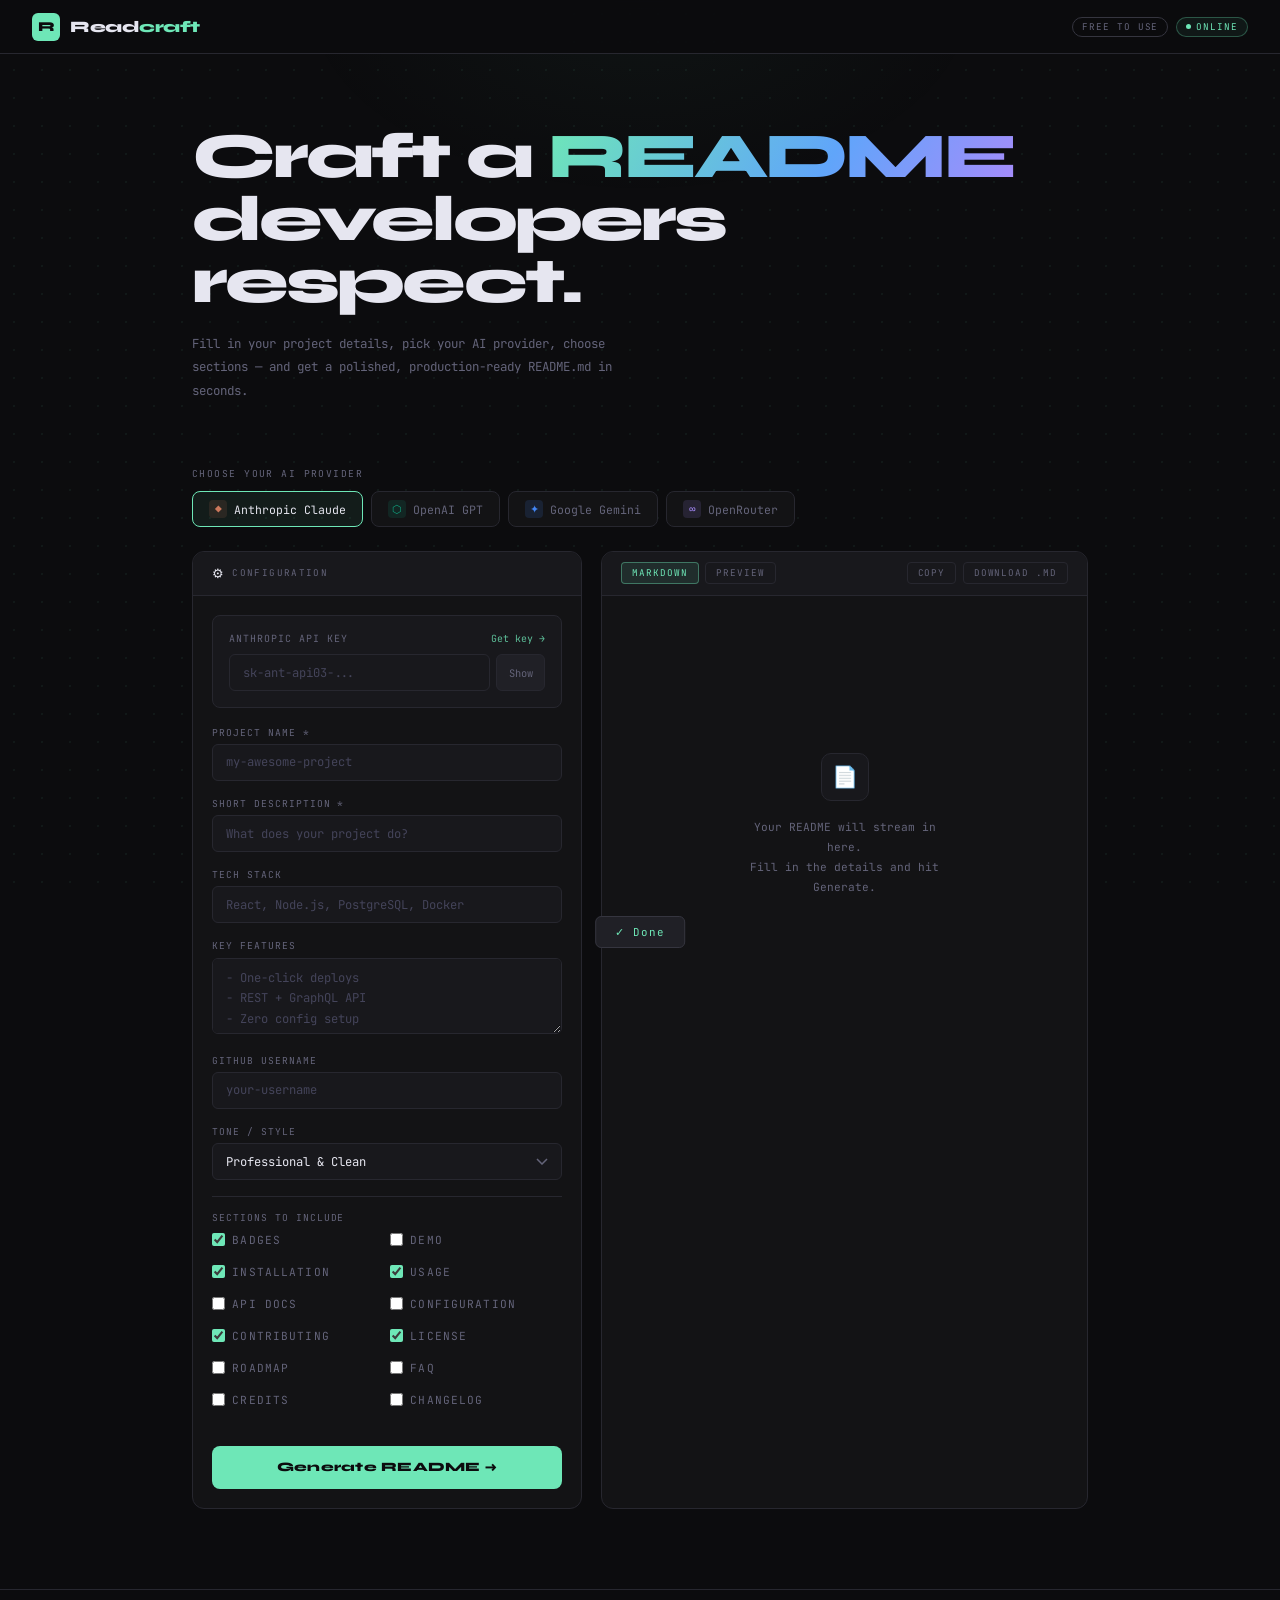
==== index.html @ 76f26b32 "Add files via upload" ====
<!DOCTYPE html>
<html lang="en">
<head>
<meta charset="UTF-8" />
<meta name="viewport" content="width=device-width, initial-scale=1.0" />
<title>Readcraft — README Generator</title>
<link href="https://fonts.googleapis.com/css2?family=JetBrains+Mono:wght@300;400;600&family=Syne:wght@700;800;900&display=swap" rel="stylesheet" />
<style>
*, *::before, *::after { box-sizing: border-box; margin: 0; padding: 0; }

:root {
  --bg:       #0c0c0e;
  --s1:       #131315;
  --s2:       #18181c;
  --s3:       #202026;
  --border:   #27272f;
  --border2:  #35353f;
  --text:     #e6e6f0;
  --muted:    #64647a;
  --dim:      #44445a;
  --accent:   #6ee7b7;
  --accent2:  #059669;
  --blue:     #60a5fa;
  --purple:   #a78bfa;
  --orange:   #fb923c;
  --mono:     'JetBrains Mono', monospace;
  --display:  'Syne', sans-serif;
}

html { scroll-behavior: smooth; }
body {
  background: var(--bg);
  color: var(--text);
  font-family: var(--mono);
  min-height: 100vh;
  overflow-x: hidden;
  font-size: 13px;
}

/* dot grid */
body::before {
  content: '';
  position: fixed;
  inset: 0;
  background-image: radial-gradient(circle, rgba(110,231,183,0.06) 1px, transparent 1px);
  background-size: 28px 28px;
  pointer-events: none;
  z-index: 0;
}

/* glow blob */
body::after {
  content: '';
  position: fixed;
  top: -200px;
  left: 50%;
  transform: translateX(-50%);
  width: 700px;
  height: 400px;
  background: radial-gradient(ellipse, rgba(110,231,183,0.04) 0%, transparent 70%);
  pointer-events: none;
  z-index: 0;
}

/* ── HEADER ── */
header {
  position: sticky; top: 0; z-index: 200;
  background: rgba(12,12,14,0.9);
  backdrop-filter: blur(16px);
  border-bottom: 1px solid var(--border);
  height: 54px;
  display: flex; align-items: center;
  padding: 0 2rem;
  justify-content: space-between;
}

.logo {
  display: flex; align-items: center; gap: 10px;
  text-decoration: none; color: var(--text);
}

.logo-mark {
  width: 28px; height: 28px;
  background: var(--accent);
  border-radius: 6px;
  display: flex; align-items: center; justify-content: center;
  font-family: var(--display);
  font-weight: 900;
  font-size: 0.85rem;
  color: #0c0c0e;
  flex-shrink: 0;
}

.logo-text {
  font-family: var(--display);
  font-weight: 800;
  font-size: 1rem;
  letter-spacing: -0.03em;
}

.logo-text span { color: var(--accent); }

.header-pills {
  display: flex; align-items: center; gap: 0.5rem;
}

.pill {
  font-size: 0.58rem;
  letter-spacing: 0.1em;
  text-transform: uppercase;
  border: 1px solid var(--border2);
  color: var(--muted);
  padding: 3px 9px;
  border-radius: 20px;
}

.pill.live {
  border-color: rgba(110,231,183,0.3);
  color: var(--accent);
  background: rgba(110,231,183,0.06);
  display: flex; align-items: center; gap: 5px;
}

.pill.live::before {
  content: '';
  width: 5px; height: 5px;
  border-radius: 50%;
  background: var(--accent);
  animation: blink-dot 2s ease-in-out infinite;
}

@keyframes blink-dot { 0%,100%{opacity:1} 50%{opacity:0.3} }

/* ── HERO ── */
.hero {
  position: relative; z-index: 1;
  max-width: 960px; margin: 0 auto;
  padding: 4.5rem 2rem 2rem;
}

.hero h1 {
  font-family: var(--display);
  font-weight: 900;
  font-size: clamp(2.2rem, 5.5vw, 4rem);
  line-height: 0.98;
  letter-spacing: -0.045em;
  margin-bottom: 1.1rem;
}

.hero h1 .g {
  background: linear-gradient(120deg, var(--accent) 0%, var(--blue) 60%, var(--purple) 100%);
  -webkit-background-clip: text;
  -webkit-text-fill-color: transparent;
  background-clip: text;
}

.hero-sub {
  font-size: 0.78rem;
  line-height: 1.9;
  color: var(--muted);
  max-width: 460px;
  margin-bottom: 0;
}

/* ── PROVIDER TABS ── */
.provider-section {
  position: relative; z-index: 1;
  max-width: 960px; margin: 2rem auto 0;
  padding: 0 2rem;
}

.provider-label {
  font-size: 0.6rem;
  letter-spacing: 0.15em;
  text-transform: uppercase;
  color: var(--muted);
  margin-bottom: 0.7rem;
}

.provider-tabs {
  display: flex; gap: 0.5rem;
  flex-wrap: wrap;
}

.provider-tab {
  display: flex; align-items: center; gap: 7px;
  padding: 0.5rem 1rem;
  border: 1px solid var(--border);
  border-radius: 8px;
  background: var(--s1);
  cursor: pointer;
  transition: all 0.15s;
  font-family: var(--mono);
  font-size: 0.72rem;
  color: var(--muted);
  user-select: none;
}

.provider-tab:hover { border-color: var(--border2); color: var(--text); }

.provider-tab.active {
  border-color: var(--accent);
  background: rgba(110,231,183,0.07);
  color: var(--text);
}

.provider-icon {
  width: 18px; height: 18px;
  border-radius: 4px;
  display: flex; align-items: center; justify-content: center;
  font-size: 0.7rem;
  flex-shrink: 0;
}

.pi-anthropic { background: #cc785c22; color: #cc785c; }
.pi-openai    { background: #10a37f22; color: #10a37f; }
.pi-google    { background: #4285f422; color: #4285f4; }
.pi-openrouter{ background: #a78bfa22; color: #a78bfa; }

/* ── APP GRID ── */
.app-wrap {
  position: relative; z-index: 1;
  max-width: 960px; margin: 1.5rem auto 0;
  padding: 0 2rem 5rem;
  display: grid;
  grid-template-columns: 390px 1fr;
  gap: 1.2rem;
}

/* ── CARD ── */
.card {
  background: var(--s1);
  border: 1px solid var(--border);
  border-radius: 12px;
  overflow: hidden;
}

.card-head {
  padding: 0.8rem 1.2rem;
  border-bottom: 1px solid var(--border);
  background: var(--s2);
  display: flex; align-items: center; gap: 8px;
}

.card-head-icon { font-size: 0.8rem; }

.card-head-title {
  font-size: 0.58rem;
  letter-spacing: 0.15em;
  text-transform: uppercase;
  color: var(--muted);
}

.card-body { padding: 1.2rem; }

/* ── API KEY AREA ── */
.api-block {
  background: var(--s2);
  border: 1px solid var(--border);
  border-radius: 8px;
  padding: 1rem;
  margin-bottom: 1.1rem;
}

.api-block-header {
  display: flex; align-items: center; justify-content: space-between;
  margin-bottom: 0.6rem;
}

.api-block-title {
  font-size: 0.62rem;
  letter-spacing: 0.1em;
  text-transform: uppercase;
  color: var(--muted);
}

.api-link {
  font-size: 0.62rem;
  color: var(--accent);
  text-decoration: none;
  opacity: 0.8;
  transition: opacity 0.12s;
}
.api-link:hover { opacity: 1; }

.api-row { display: flex; gap: 0.4rem; }
.api-row input { flex: 1; }

.model-select-wrap {
  margin-top: 0.6rem;
  display: none;
}

.model-select-wrap.visible { display: block; }

/* ── FORM ── */
.field { margin-bottom: 1rem; }

label {
  display: block;
  font-size: 0.6rem;
  letter-spacing: 0.1em;
  text-transform: uppercase;
  color: var(--muted);
  margin-bottom: 0.35rem;
}

input[type="text"],
input[type="password"],
textarea,
select {
  width: 100%;
  background: var(--s2);
  border: 1px solid var(--border);
  color: var(--text);
  font-family: var(--mono);
  font-size: 0.76rem;
  padding: 0.58rem 0.8rem;
  border-radius: 6px;
  outline: none;
  transition: border-color 0.15s, box-shadow 0.15s;
  appearance: none;
}

input:focus, textarea:focus, select:focus {
  border-color: rgba(110,231,183,0.45);
  box-shadow: 0 0 0 3px rgba(110,231,183,0.07);
}

input::placeholder, textarea::placeholder { color: var(--dim); }

textarea { resize: vertical; min-height: 76px; line-height: 1.7; }

select {
  cursor: pointer;
  background-image: url("data:image/svg+xml,%3Csvg xmlns='http://www.w3.org/2000/svg' width='12' height='7'%3E%3Cpath d='M1 1l5 5 5-5' stroke='%2364647a' stroke-width='1.5' fill='none'/%3E%3C/svg%3E");
  background-repeat: no-repeat;
  background-position: right 0.8rem center;
  padding-right: 2rem;
}

select option { background: var(--s2); }

.icon-btn {
  background: var(--s3);
  border: 1px solid var(--border);
  color: var(--muted);
  font-family: var(--mono);
  font-size: 0.65rem;
  padding: 0 0.7rem;
  border-radius: 6px;
  cursor: pointer;
  white-space: nowrap;
  flex-shrink: 0;
  transition: color 0.12s, border-color 0.12s;
}

.icon-btn:hover { color: var(--text); border-color: var(--border2); }

hr.sep { border: none; border-top: 1px solid var(--border); margin: 0.9rem 0; }

/* ── CHECKBOXES ── */
.check-grid {
  display: grid;
  grid-template-columns: 1fr 1fr;
  gap: 0.4rem;
}

.check-item {
  display: flex; align-items: center; gap: 0.45rem;
  font-size: 0.7rem;
  color: var(--muted);
  cursor: pointer;
  transition: color 0.12s;
  padding: 3px 0;
}

.check-item:hover { color: var(--text); }

.check-item input[type="checkbox"] {
  width: 13px; height: 13px;
  accent-color: var(--accent);
  cursor: pointer;
  flex-shrink: 0;
}

/* ── GENERATE BUTTON ── */
#generateBtn {
  width: 100%;
  margin-top: 0.9rem;
  padding: 0.85rem;
  background: var(--accent);
  border: none;
  border-radius: 8px;
  color: #0c0c0e;
  font-family: var(--display);
  font-weight: 800;
  font-size: 0.8rem;
  letter-spacing: 0.02em;
  cursor: pointer;
  transition: opacity 0.15s, transform 0.1s, box-shadow 0.2s;
  position: relative;
  overflow: hidden;
}

#generateBtn:hover {
  opacity: 0.88;
  box-shadow: 0 0 28px rgba(110,231,183,0.3);
}

#generateBtn:active { transform: scale(0.98); }
#generateBtn:disabled { opacity: 0.3; cursor: not-allowed; box-shadow: none; }

.btn-inner { display: flex; align-items: center; justify-content: center; gap: 8px; }

.spinner {
  width: 13px; height: 13px;
  border: 2px solid rgba(0,0,0,0.25);
  border-top-color: #0c0c0e;
  border-radius: 50%;
  animation: spin 0.65s linear infinite;
  display: none;
}

@keyframes spin { to { transform: rotate(360deg); } }

.progress-bar {
  position: absolute; bottom: 0; left: 0;
  height: 2px;
  background: rgba(0,0,0,0.3);
  width: 0%;
  transition: width 0.35s ease;
}

/* ── OUTPUT ── */
.output-card { display: flex; flex-direction: column; }

.output-toolbar {
  padding: 0.65rem 1.2rem;
  border-bottom: 1px solid var(--border);
  background: var(--s2);
  display: flex; align-items: center; gap: 0.4rem;
}

.tool-btn {
  background: transparent;
  border: 1px solid var(--border);
  color: var(--muted);
  font-family: var(--mono);
  font-size: 0.58rem;
  letter-spacing: 0.1em;
  text-transform: uppercase;
  padding: 4px 10px;
  border-radius: 4px;
  cursor: pointer;
  transition: all 0.12s;
}

.tool-btn:hover { border-color: var(--border2); color: var(--text); }
.tool-btn.active {
  background: rgba(110,231,183,0.1);
  border-color: rgba(110,231,183,0.4);
  color: var(--accent);
}

.tool-btn-r { margin-left: auto; }

.output-body {
  flex: 1;
  padding: 1.2rem;
  min-height: 500px;
  max-height: 640px;
  overflow-y: auto;
  scrollbar-width: thin;
  scrollbar-color: var(--border) transparent;
}

.output-body::-webkit-scrollbar { width: 3px; }
.output-body::-webkit-scrollbar-thumb { background: var(--border); }

/* ── PLACEHOLDER ── */
.placeholder {
  display: flex; flex-direction: column;
  align-items: center; justify-content: center;
  min-height: 420px; gap: 1rem;
  color: var(--muted); text-align: center;
}

.ph-icon {
  width: 48px; height: 48px;
  border: 1px solid var(--border);
  border-radius: 10px;
  background: var(--s2);
  display: flex; align-items: center; justify-content: center;
  font-size: 1.3rem;
}

.placeholder p { font-size: 0.7rem; line-height: 1.8; max-width: 220px; }

/* ── RAW OUTPUT ── */
#rawOutput {
  font-family: var(--mono);
  font-size: 0.71rem;
  line-height: 1.95;
  color: #b8c0cc;
  white-space: pre-wrap;
  word-break: break-word;
}

/* ── PREVIEW ── */
#previewOutput { display: none; font-size: 0.78rem; line-height: 1.8; color: var(--text); }
#previewOutput h1 { font-family: var(--display); font-size: 1.6rem; font-weight: 900; margin-bottom: 0.5rem; color: var(--text); }
#previewOutput h2 { font-size: 0.8rem; font-weight: 600; color: var(--accent); margin: 1.4rem 0 0.5rem; letter-spacing: 0.08em; text-transform: uppercase; border-bottom: 1px solid var(--border); padding-bottom: 0.35rem; }
#previewOutput h3 { font-size: 0.82rem; font-weight: 600; color: var(--blue); margin: 0.9rem 0 0.3rem; }
#previewOutput p { margin-bottom: 0.7rem; color: #9090a8; }
#previewOutput code { font-family: var(--mono); font-size: 0.7rem; background: var(--s3); color: var(--accent); padding: 1px 6px; border-radius: 3px; }
#previewOutput pre { background: var(--s3); border: 1px solid var(--border); padding: 1rem; border-radius: 8px; overflow-x: auto; margin: 0.8rem 0; }
#previewOutput pre code { background: none; padding: 0; color: #b8c0cc; }
#previewOutput ul, #previewOutput ol { padding-left: 1.4rem; margin-bottom: 0.7rem; color: #9090a8; }
#previewOutput li { margin-bottom: 0.2rem; }
#previewOutput blockquote { border-left: 2px solid var(--accent); padding-left: 1rem; color: var(--muted); margin: 0.7rem 0; }
#previewOutput a { color: var(--blue); text-decoration: none; }
#previewOutput a:hover { text-decoration: underline; }
#previewOutput strong { color: var(--text); font-weight: 600; }
#previewOutput hr { border: none; border-top: 1px solid var(--border); margin: 1rem 0; }
#previewOutput table { border-collapse: collapse; width: 100%; margin: 0.8rem 0; font-size: 0.7rem; }
#previewOutput th, #previewOutput td { border: 1px solid var(--border); padding: 0.4rem 0.75rem; }
#previewOutput th { background: var(--s3); color: var(--muted); text-transform: uppercase; font-size: 0.6rem; letter-spacing: 0.1em; }
#previewOutput img { max-width: 100%; border-radius: 4px; }

@keyframes blink { 0%,100%{opacity:1} 50%{opacity:0} }
.cursor::after { content:'▌'; animation: blink 0.8s step-end infinite; color: var(--accent); }

/* ── TOAST ── */
#toast {
  position: fixed; bottom: 2rem; left: 50%;
  transform: translateX(-50%) translateY(80px);
  background: var(--s3);
  border: 1px solid var(--border2);
  color: var(--accent);
  font-family: var(--mono);
  font-size: 0.68rem;
  letter-spacing: 0.08em;
  padding: 0.5rem 1.2rem;
  border-radius: 6px;
  transition: transform 0.25s cubic-bezier(0.34,1.56,0.64,1);
  z-index: 9000;
  pointer-events: none;
}
#toast.show { transform: translateX(-50%) translateY(0); }

/* ── FOOTER ── */
footer {
  position: relative; z-index: 1;
  border-top: 1px solid var(--border);
  padding: 0.9rem 2rem;
  display: flex; justify-content: space-between; align-items: center;
  font-size: 0.58rem;
  letter-spacing: 0.1em;
  text-transform: uppercase;
  color: var(--dim);
}

footer span { display: flex; align-items: center; gap: 6px; }
footer .dot { width: 5px; height: 5px; border-radius: 50%; background: var(--accent); }

/* ── RESPONSIVE ── */
@media (max-width: 740px) {
  .app-wrap { grid-template-columns: 1fr; }
  .hero h1 { font-size: 2.2rem; }
  .check-grid { grid-template-columns: 1fr; }
  .provider-tabs { gap: 0.4rem; }
}
</style>
</head>
<body>

<header>
  <a class="logo" href="#">
    <div class="logo-mark">R</div>
    <span class="logo-text">Read<span>craft</span></span>
  </a>
  <div class="header-pills">
    <span class="pill">Free to use</span>
    <span class="pill live">Online</span>
  </div>
</header>

<div class="hero">
  <h1>Craft a <span class="g">README</span><br/>developers respect.</h1>
  <p class="hero-sub">Fill in your project details, pick your AI provider, choose sections — and get a polished, production-ready README.md in seconds.</p>
</div>

<!-- PROVIDER SELECTOR -->
<div class="provider-section">
  <p class="provider-label">Choose your AI provider</p>
  <div class="provider-tabs">
    <div class="provider-tab active" onclick="setProvider('anthropic')" id="tab-anthropic">
      <div class="provider-icon pi-anthropic">◆</div>
      Anthropic Claude
    </div>
    <div class="provider-tab" onclick="setProvider('openai')" id="tab-openai">
      <div class="provider-icon pi-openai">⬡</div>
      OpenAI GPT
    </div>
    <div class="provider-tab" onclick="setProvider('google')" id="tab-google">
      <div class="provider-icon pi-google">✦</div>
      Google Gemini
    </div>
    <div class="provider-tab" onclick="setProvider('openrouter')" id="tab-openrouter">
      <div class="provider-icon pi-openrouter">∞</div>
      OpenRouter
    </div>
  </div>
</div>

<div class="app-wrap">

  <!-- LEFT -->
  <div class="card">
    <div class="card-head">
      <span class="card-head-icon">⚙</span>
      <span class="card-head-title">Configuration</span>
    </div>
    <div class="card-body">

      <!-- API KEY BLOCK -->
      <div class="api-block">
        <div class="api-block-header">
          <span class="api-block-title" id="apiBlockTitle">Anthropic API Key</span>
          <a class="api-link" id="apiLink" href="https://console.anthropic.com" target="_blank">Get key →</a>
        </div>
        <div class="api-row">
          <input type="password" id="apiKey" placeholder="sk-ant-api03-..." autocomplete="off" />
          <button class="icon-btn" onclick="toggleApiKey()">Show</button>
        </div>
        <div class="model-select-wrap" id="modelSelectWrap">
          <select id="modelSelect" style="margin-top:0.5rem"></select>
        </div>
      </div>

      <!-- FIELDS -->
      <div class="field">
        <label>Project Name *</label>
        <input type="text" id="projName" placeholder="my-awesome-project" />
      </div>

      <div class="field">
        <label>Short Description *</label>
        <input type="text" id="projDesc" placeholder="What does your project do?" />
      </div>

      <div class="field">
        <label>Tech Stack</label>
        <input type="text" id="techStack" placeholder="React, Node.js, PostgreSQL, Docker" />
      </div>

      <div class="field">
        <label>Key Features</label>
        <textarea id="features" placeholder="- One-click deploys&#10;- REST + GraphQL API&#10;- Zero config setup"></textarea>
      </div>

      <div class="field">
        <label>GitHub Username</label>
        <input type="text" id="ghUser" placeholder="your-username" />
      </div>

      <div class="field">
        <label>Tone / Style</label>
        <select id="tone">
          <option value="professional">Professional & Clean</option>
          <option value="friendly">Friendly & Approachable</option>
          <option value="minimal">Minimal & No-Nonsense</option>
          <option value="fun">Fun & Energetic</option>
        </select>
      </div>

      <hr class="sep" />

      <div class="field">
        <label>Sections to Include</label>
        <div class="check-grid">
          <label class="check-item"><input type="checkbox" name="sec" value="badges" checked /> Badges</label>
          <label class="check-item"><input type="checkbox" name="sec" value="demo" /> Demo</label>
          <label class="check-item"><input type="checkbox" name="sec" value="install" checked /> Installation</label>
          <label class="check-item"><input type="checkbox" name="sec" value="usage" checked /> Usage</label>
          <label class="check-item"><input type="checkbox" name="sec" value="api" /> API Docs</label>
          <label class="check-item"><input type="checkbox" name="sec" value="config" /> Configuration</label>
          <label class="check-item"><input type="checkbox" name="sec" value="contributing" checked /> Contributing</label>
          <label class="check-item"><input type="checkbox" name="sec" value="license" checked /> License</label>
          <label class="check-item"><input type="checkbox" name="sec" value="roadmap" /> Roadmap</label>
          <label class="check-item"><input type="checkbox" name="sec" value="faq" /> FAQ</label>
          <label class="check-item"><input type="checkbox" name="sec" value="credits" /> Credits</label>
          <label class="check-item"><input type="checkbox" name="sec" value="changelog" /> Changelog</label>
        </div>
      </div>

      <button id="generateBtn" onclick="generate()">
        <div class="btn-inner">
          <div class="spinner" id="spinner"></div>
          <span id="btnText">Generate README →</span>
        </div>
        <div class="progress-bar" id="progressBar"></div>
      </button>

    </div>
  </div>

  <!-- RIGHT -->
  <div class="card output-card">
    <div class="output-toolbar">
      <button class="tool-btn active" id="rawBtn" onclick="switchView('raw')">Markdown</button>
      <button class="tool-btn" id="prevBtn" onclick="switchView('preview')">Preview</button>
      <button class="tool-btn tool-btn-r" onclick="copyOutput()">Copy</button>
      <button class="tool-btn" onclick="downloadOutput()">Download .md</button>
    </div>
    <div class="output-body" id="outputBody">
      <div class="placeholder" id="placeholder">
        <div class="ph-icon">📄</div>
        <p>Your README will stream in here.<br/>Fill in the details and hit Generate.</p>
      </div>
      <pre id="rawOutput" style="display:none"></pre>
      <div id="previewOutput"></div>
    </div>
  </div>

</div>

<footer>
  <span><div class="dot"></div> Readcraft — README Generator</span>
  <span>Bring your own API key · No data stored</span>
</footer>

<div id="toast">✓ Done</div>

<script>
// ── PROVIDER CONFIG ──
const PROVIDERS = {
  anthropic: {
    label: 'Anthropic API Key',
    placeholder: 'sk-ant-api03-...',
    link: 'https://console.anthropic.com',
    linkText: 'Get key →',
    models: [],
    hasModelSelect: false,
  },
  openai: {
    label: 'OpenAI API Key',
    placeholder: 'sk-...',
    link: 'https://platform.openai.com/api-keys',
    linkText: 'Get key →',
    models: [
      { value: 'gpt-4o', label: 'GPT-4o (recommended)' },
      { value: 'gpt-4o-mini', label: 'GPT-4o Mini (faster)' },
      { value: 'gpt-4-turbo', label: 'GPT-4 Turbo' },
      { value: 'gpt-3.5-turbo', label: 'GPT-3.5 Turbo (cheapest)' },
    ],
    hasModelSelect: true,
  },
  google: {
    label: 'Google AI API Key',
    placeholder: 'AIzaSy...',
    link: 'https://aistudio.google.com/app/apikey',
    linkText: 'Get key →',
    models: [
      { value: 'gemini-1.5-pro', label: 'Gemini 1.5 Pro (recommended)' },
      { value: 'gemini-1.5-flash', label: 'Gemini 1.5 Flash (faster)' },
      { value: 'gemini-pro', label: 'Gemini Pro' },
    ],
    hasModelSelect: true,
  },
  openrouter: {
    label: 'OpenRouter API Key',
    placeholder: 'sk-or-...',
    link: 'https://openrouter.ai/keys',
    linkText: 'Get free key →',
    models: [
      { value: 'anthropic/claude-sonnet-4-5', label: 'Claude Sonnet 4.5' },
      { value: 'openai/gpt-4o', label: 'GPT-4o' },
      { value: 'google/gemini-flash-1.5', label: 'Gemini Flash 1.5' },
      { value: 'meta-llama/llama-3.3-70b-instruct', label: 'Llama 3.3 70B' },
      { value: 'mistralai/mistral-large', label: 'Mistral Large' },
      { value: 'deepseek/deepseek-chat', label: 'DeepSeek Chat' },
    ],
    hasModelSelect: true,
  },
};

let currentProvider = 'anthropic';
let generatedMarkdown = '';

function setProvider(p) {
  currentProvider = p;
  document.querySelectorAll('.provider-tab').forEach(t => t.classList.remove('active'));
  document.getElementById('tab-' + p).classList.add('active');

  const cfg = PROVIDERS[p];
  document.getElementById('apiBlockTitle').textContent = cfg.label;
  document.getElementById('apiKey').placeholder = cfg.placeholder;
  document.getElementById('apiLink').href = cfg.link;
  document.getElementById('apiLink').textContent = cfg.linkText;
  document.getElementById('apiKey').value = '';
  document.getElementById('apiKey').type = 'password';

  const modelWrap = document.getElementById('modelSelectWrap');
  const modelSel  = document.getElementById('modelSelect');
  if (cfg.hasModelSelect) {
    modelWrap.classList.add('visible');
    modelSel.innerHTML = cfg.models.map(m =>
      `<option value="${m.value}">${m.label}</option>`
    ).join('');
  } else {
    modelWrap.classList.remove('visible');
    modelSel.innerHTML = '';
  }
}

function toggleApiKey() {
  const inp = document.getElementById('apiKey');
  const btn = event.target;
  if (inp.type === 'password') { inp.type = 'text'; btn.textContent = 'Hide'; }
  else { inp.type = 'password'; btn.textContent = 'Show'; }
}

function getSections() {
  return Array.from(document.querySelectorAll('input[name="sec"]:checked')).map(c => c.value);
}

function buildPrompt() {
  const name  = document.getElementById('projName').value.trim();
  const desc  = document.getElementById('projDesc').value.trim();
  const tech  = document.getElementById('techStack').value.trim();
  const feats = document.getElementById('features').value.trim();
  const gh    = document.getElementById('ghUser').value.trim();
  const tone  = document.getElementById('tone').value;
  const secs  = getSections();

  const sectionMap = {
    badges:       'Badges (shields.io flat-square, relevant to the tech stack)',
    demo:         'Demo / Screenshot (placeholder image path)',
    install:      'Installation (step-by-step with shell code blocks)',
    usage:        'Usage (with real code examples)',
    api:          'API Reference (key endpoints or functions with params)',
    config:       'Configuration (env vars or config file)',
    contributing: 'Contributing (how to fork, branch, PR)',
    license:      'License (MIT by default)',
    roadmap:      'Roadmap (upcoming features)',
    faq:          'FAQ (2-3 realistic questions)',
    credits:      'Credits / Acknowledgements',
    changelog:    'Changelog (version history skeleton)',
  };

  return `You are a senior developer writing an outstanding GitHub README.md.

Project: ${name || 'My Project'}
Description: ${desc || 'A cool project'}
Stack: ${tech || 'Not specified'}
Features:
${feats || '- Feature 1\n- Feature 2'}
GitHub: ${gh || 'username'}
Tone: ${tone}

Write a complete, production-quality README.md with these sections:
${secs.map(s => `- ${sectionMap[s] || s}`).join('\n')}

Rules:
- Proper Markdown with fenced code blocks (correct language IDs), tables where helpful
- Shields.io badges matching the tech stack (flat-square style)
- Emoji sparingly where they genuinely help
- Real, practical code examples — no Lorem Ipsum
- Tone: ${tone} throughout
- Output ONLY the README.md content, no preamble or closing remarks`;
}

// ── PROVIDER CALL HANDLERS ──

async function callAnthropic(apiKey, prompt) {
  const res = await fetch('https://api.anthropic.com/v1/messages', {
    method: 'POST',
    headers: {
      'Content-Type': 'application/json',
      'x-api-key': apiKey,
      'anthropic-version': '2023-06-01',
      'anthropic-dangerous-direct-browser-access': 'true',
    },
    body: JSON.stringify({
      model: 'claude-sonnet-4-20250514',
      max_tokens: 4096,
      stream: true,
      messages: [{ role: 'user', content: prompt }],
    }),
  });

  if (!res.ok) { const e = await res.json(); throw new Error(e.error?.message || `HTTP ${res.status}`); }

  const reader = res.body.getReader();
  const decoder = new TextDecoder();
  let buffer = '';

  while (true) {
    const { done, value } = await reader.read();
    if (done) break;
    buffer += decoder.decode(value, { stream: true });
    const lines = buffer.split('\n'); buffer = lines.pop();
    for (const line of lines) {
      if (!line.startsWith('data: ')) continue;
      const data = line.slice(6).trim();
      if (data === '[DONE]') return;
      try {
        const p = JSON.parse(data);
        if (p.type === 'content_block_delta' && p.delta?.type === 'text_delta') {
          appendChunk(p.delta.text);
        }
      } catch(e) {}
    }
  }
}

async function callOpenAI(apiKey, prompt, model) {
  const res = await fetch('https://api.openai.com/v1/chat/completions', {
    method: 'POST',
    headers: {
      'Content-Type': 'application/json',
      'Authorization': `Bearer ${apiKey}`,
    },
    body: JSON.stringify({
      model: model || 'gpt-4o',
      max_tokens: 4096,
      stream: true,
      messages: [{ role: 'user', content: prompt }],
    }),
  });

  if (!res.ok) { const e = await res.json(); throw new Error(e.error?.message || `HTTP ${res.status}`); }

  const reader = res.body.getReader();
  const decoder = new TextDecoder();
  let buffer = '';

  while (true) {
    const { done, value } = await reader.read();
    if (done) break;
    buffer += decoder.decode(value, { stream: true });
    const lines = buffer.split('\n'); buffer = lines.pop();
    for (const line of lines) {
      if (!line.startsWith('data: ')) continue;
      const data = line.slice(6).trim();
      if (data === '[DONE]') return;
      try {
        const p = JSON.parse(data);
        const chunk = p.choices?.[0]?.delta?.content;
        if (chunk) appendChunk(chunk);
      } catch(e) {}
    }
  }
}

async function callGoogle(apiKey, prompt, model) {
  const m = model || 'gemini-1.5-pro';
  const res = await fetch(
    `https://generativelanguage.googleapis.com/v1beta/models/${m}:streamGenerateContent?key=${apiKey}&alt=sse`,
    {
      method: 'POST',
      headers: { 'Content-Type': 'application/json' },
      body: JSON.stringify({
        contents: [{ parts: [{ text: prompt }] }],
        generationConfig: { maxOutputTokens: 4096 },
      }),
    }
  );

  if (!res.ok) { const e = await res.json(); throw new Error(e.error?.message || `HTTP ${res.status}`); }

  const reader = res.body.getReader();
  const decoder = new TextDecoder();
  let buffer = '';

  while (true) {
    const { done, value } = await reader.read();
    if (done) break;
    buffer += decoder.decode(value, { stream: true });
    const lines = buffer.split('\n'); buffer = lines.pop();
    for (const line of lines) {
      if (!line.startsWith('data: ')) continue;
      const data = line.slice(6).trim();
      try {
        const p = JSON.parse(data);
        const chunk = p.candidates?.[0]?.content?.parts?.[0]?.text;
        if (chunk) appendChunk(chunk);
      } catch(e) {}
    }
  }
}

async function callOpenRouter(apiKey, prompt, model) {
  const res = await fetch('https://openrouter.ai/api/v1/chat/completions', {
    method: 'POST',
    headers: {
      'Content-Type': 'application/json',
      'Authorization': `Bearer ${apiKey}`,
      'HTTP-Referer': window.location.href,
      'X-Title': 'Readcraft README Generator',
    },
    body: JSON.stringify({
      model: model || 'anthropic/claude-sonnet-4-5',
      max_tokens: 4096,
      stream: true,
      messages: [{ role: 'user', content: prompt }],
    }),
  });

  if (!res.ok) { const e = await res.json(); throw new Error(e.error?.message || `HTTP ${res.status}`); }

  const reader = res.body.getReader();
  const decoder = new TextDecoder();
  let buffer = '';

  while (true) {
    const { done, value } = await reader.read();
    if (done) break;
    buffer += decoder.decode(value, { stream: true });
    const lines = buffer.split('\n'); buffer = lines.pop();
    for (const line of lines) {
      if (!line.startsWith('data: ')) continue;
      const data = line.slice(6).trim();
      if (data === '[DONE]') return;
      try {
        const p = JSON.parse(data);
        const chunk = p.choices?.[0]?.delta?.content;
        if (chunk) appendChunk(chunk);
      } catch(e) {}
    }
  }
}

function appendChunk(chunk) {
  generatedMarkdown += chunk;
  document.getElementById('rawOutput').textContent = generatedMarkdown;
  document.getElementById('outputBody').scrollTop = document.getElementById('outputBody').scrollHeight;
}

// ── MAIN GENERATE ──
async function generate() {
  const apiKey = document.getElementById('apiKey').value.trim();
  const model  = document.getElementById('modelSelect').value;

  if (!apiKey) { alert('Please enter your API key.'); return; }
  if (!document.getElementById('projName').value.trim() || !document.getElementById('projDesc').value.trim()) {
    alert('Please fill in Project Name and Description.'); return;
  }

  const btn = document.getElementById('generateBtn');
  const spinner = document.getElementById('spinner');
  const btnText = document.getElementById('btnText');
  const progressBar = document.getElementById('progressBar');

  btn.disabled = true;
  spinner.style.display = 'block';
  btnText.textContent = 'Generating...';

  document.getElementById('placeholder').style.display = 'none';
  const raw = document.getElementById('rawOutput');
  raw.style.display = 'block';
  raw.textContent = '';
  raw.classList.add('cursor');
  document.getElementById('previewOutput').style.display = 'none';
  generatedMarkdown = '';
  document.getElementById('rawBtn').classList.add('active');
  document.getElementById('prevBtn').classList.remove('active');

  let progress = 5;
  const prog = setInterval(() => {
    progress = Math.min(progress + Math.random() * 7, 88);
    progressBar.style.width = progress + '%';
  }, 350);

  const prompt = buildPrompt();

  try {
    if      (currentProvider === 'anthropic')  await callAnthropic(apiKey, prompt);
    else if (currentProvider === 'openai')     await callOpenAI(apiKey, prompt, model);
    else if (currentProvider === 'google')     await callGoogle(apiKey, prompt, model);
    else if (currentProvider === 'openrouter') await callOpenRouter(apiKey, prompt, model);

    clearInterval(prog);
    progressBar.style.width = '100%';
    raw.classList.remove('cursor');
    setTimeout(() => { progressBar.style.width = '0%'; }, 600);

  } catch(err) {
    clearInterval(prog);
    progressBar.style.width = '0%';
    raw.classList.remove('cursor');
    raw.textContent = `⚠ Error: ${err.message}\n\nCheck your API key and try again.`;
  } finally {
    btn.disabled = false;
    spinner.style.display = 'none';
    btnText.textContent = 'Regenerate README →';
  }
}

// ── VIEW SWITCH ──
function switchView(view) {
  const raw = document.getElementById('rawOutput');
  const preview = document.getElementById('previewOutput');
  if (view === 'raw') {
    raw.style.display = 'block'; preview.style.display = 'none';
    document.getElementById('rawBtn').classList.add('active');
    document.getElementById('prevBtn').classList.remove('active');
  } else {
    raw.style.display = 'none'; preview.style.display = 'block';
    document.getElementById('rawBtn').classList.remove('active');
    document.getElementById('prevBtn').classList.add('active');
    preview.innerHTML = markdownToHtml(generatedMarkdown);
  }
}

// ── MARKDOWN PARSER ──
function markdownToHtml(md) {
  let h = md
    .replace(/&/g,'&amp;').replace(/</g,'&lt;').replace(/>/g,'&gt;')
    .replace(/```(\w+)?\n([\s\S]*?)```/g, (_,l,c) => `<pre><code>${c}</code></pre>`)
    .replace(/`([^`\n]+)`/g,'<code>$1</code>')
    .replace(/^### (.+)$/gm,'<h3>$1</h3>')
    .replace(/^## (.+)$/gm,'<h2>$1</h2>')
    .replace(/^# (.+)$/gm,'<h1>$1</h1>')
    .replace(/\*\*\*(.+?)\*\*\*/g,'<strong><em>$1</em></strong>')
    .replace(/\*\*(.+?)\*\*/g,'<strong>$1</strong>')
    .replace(/\*(.+?)\*/g,'<em>$1</em>')
    .replace(/^> (.+)$/gm,'<blockquote>$1</blockquote>')
    .replace(/^---$/gm,'<hr/>')
    .replace(/^\- (.+)$/gm,'<li>$1</li>')
    .replace(/^\d+\. (.+)$/gm,'<li>$1</li>')
    .replace(/!\[([^\]]*)\]\(([^)]+)\)/g,'<img alt="$1" src="$2"/>')
    .replace(/\[!\[([^\]]*)\]\(([^)]+)\)\]\(([^)]+)\)/g,'<a href="$3" target="_blank"><img alt="$1" src="$2" style="vertical-align:middle;margin:2px 3px"/></a>')
    .replace(/\[([^\]]+)\]\(([^)]+)\)/g,'<a href="$2" target="_blank">$1</a>');
  h = h.replace(/(<li>.*<\/li>\n?)+/g, m => `<ul>${m}</ul>`);
  h = '<p>' + h.replace(/\n\n(?!<[hupbr])/g,'\n</p>\n<p>') + '</p>';
  return h.replace(/<p><\/p>/g,'');
}

async function copyOutput() {
  if (!generatedMarkdown) return;
  try {
    await navigator.clipboard.writeText(generatedMarkdown);
    showToast('✓ Copied to clipboard');
  } catch { showToast('⚠ Select and copy manually'); }
}

function downloadOutput() {
  if (!generatedMarkdown) return;
  const name = (document.getElementById('projName').value.trim() || 'README').toLowerCase().replace(/\s+/g,'-');
  const blob = new Blob([generatedMarkdown], { type: 'text/markdown' });
  const a = document.createElement('a');
  a.href = URL.createObjectURL(blob); a.download = `${name}-README.md`;
  a.click(); URL.revokeObjectURL(a.href);
  showToast('✓ Downloaded README.md');
}

function showToast(msg) {
  const t = document.getElementById('toast');
  t.textContent = msg; t.classList.add('show');
  setTimeout(() => t.classList.remove('show'), 2400);
}
</script>
</body>
</html>
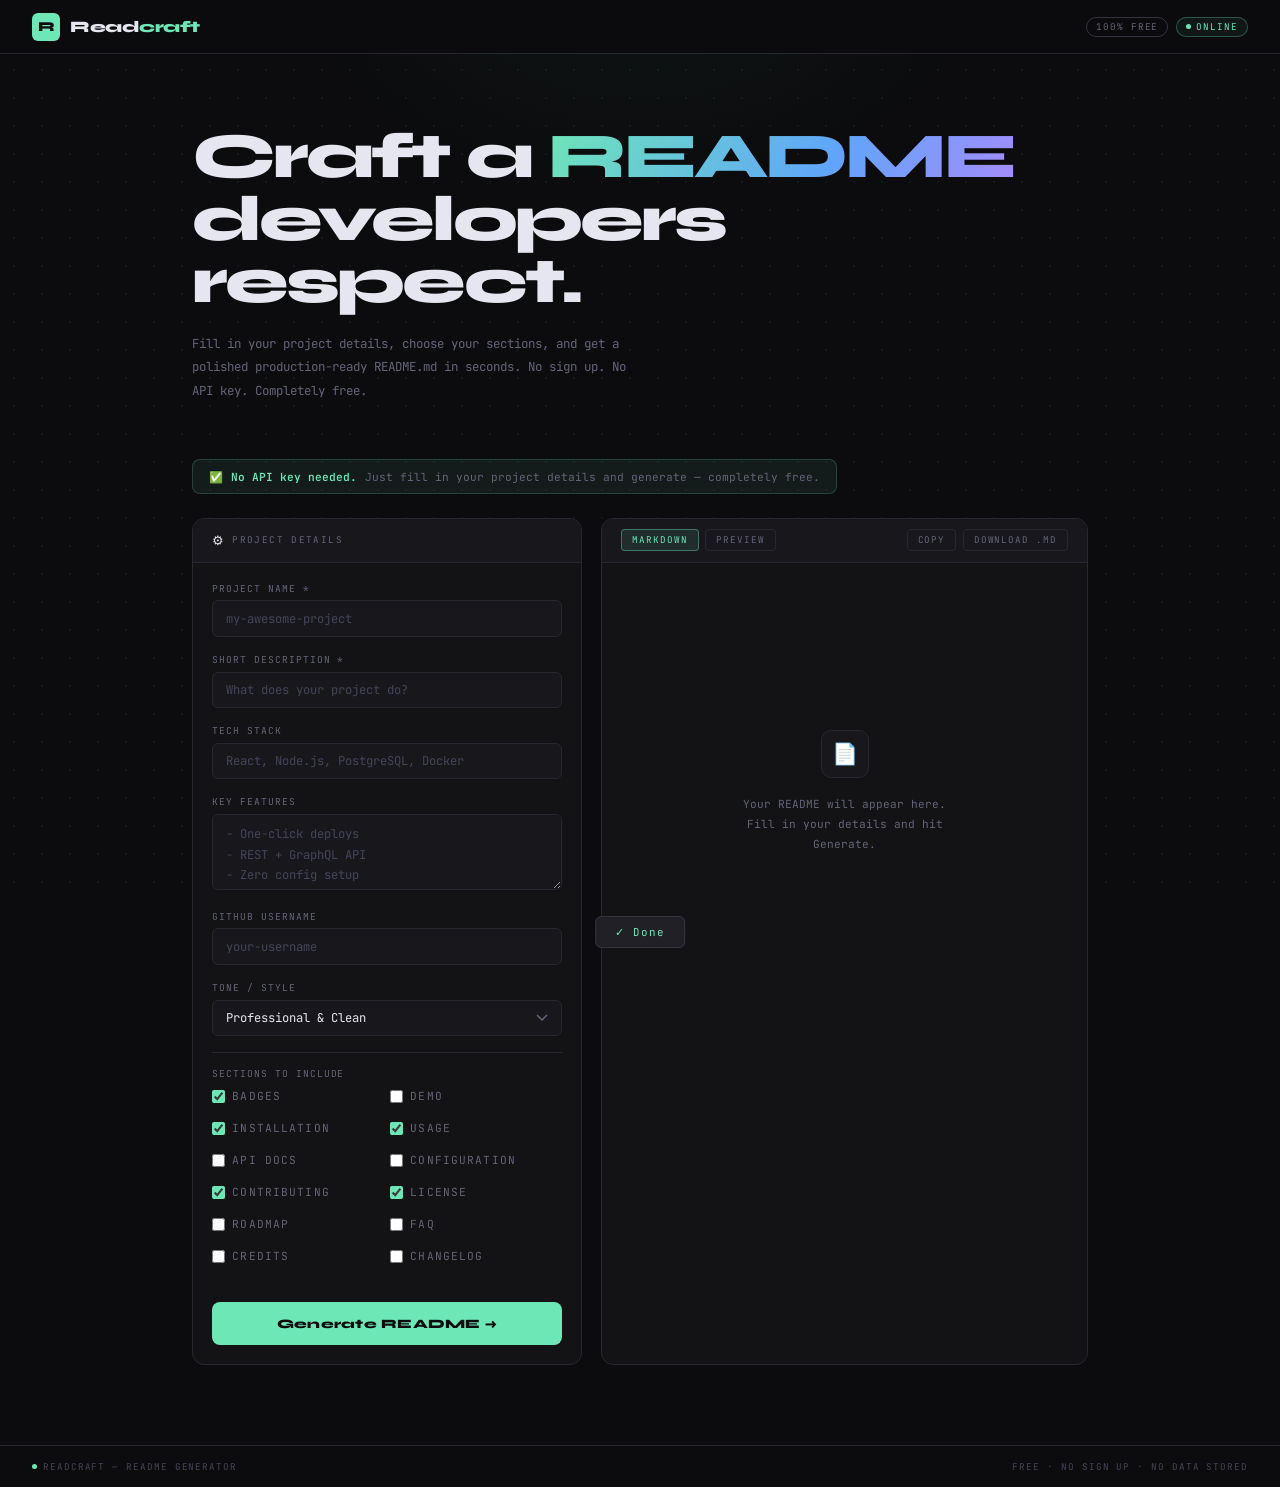
==== commit 33aba0c9: "Update index.html" ====
--- a/index.html
+++ b/index.html
@@ -9,22 +9,21 @@
 *, *::before, *::after { box-sizing: border-box; margin: 0; padding: 0; }
 
 :root {
-  --bg:       #0c0c0e;
-  --s1:       #131315;
-  --s2:       #18181c;
-  --s3:       #202026;
-  --border:   #27272f;
-  --border2:  #35353f;
-  --text:     #e6e6f0;
-  --muted:    #64647a;
-  --dim:      #44445a;
-  --accent:   #6ee7b7;
-  --accent2:  #059669;
-  --blue:     #60a5fa;
-  --purple:   #a78bfa;
-  --orange:   #fb923c;
-  --mono:     'JetBrains Mono', monospace;
-  --display:  'Syne', sans-serif;
+  --bg:      #0c0c0e;
+  --s1:      #131315;
+  --s2:      #18181c;
+  --s3:      #202026;
+  --border:  #27272f;
+  --border2: #35353f;
+  --text:    #e6e6f0;
+  --muted:   #64647a;
+  --dim:     #44445a;
+  --accent:  #6ee7b7;
+  --accent2: #059669;
+  --blue:    #60a5fa;
+  --purple:  #a78bfa;
+  --mono:    'JetBrains Mono', monospace;
+  --display: 'Syne', sans-serif;
 }
 
 html { scroll-behavior: smooth; }
@@ -37,32 +36,25 @@
   font-size: 13px;
 }
 
-/* dot grid */
 body::before {
   content: '';
-  position: fixed;
-  inset: 0;
+  position: fixed; inset: 0;
   background-image: radial-gradient(circle, rgba(110,231,183,0.06) 1px, transparent 1px);
   background-size: 28px 28px;
-  pointer-events: none;
-  z-index: 0;
-}
-
-/* glow blob */
+  pointer-events: none; z-index: 0;
+}
+
 body::after {
   content: '';
   position: fixed;
-  top: -200px;
-  left: 50%;
+  top: -200px; left: 50%;
   transform: translateX(-50%);
-  width: 700px;
-  height: 400px;
+  width: 700px; height: 400px;
   background: radial-gradient(ellipse, rgba(110,231,183,0.04) 0%, transparent 70%);
-  pointer-events: none;
-  z-index: 0;
-}
-
-/* ── HEADER ── */
+  pointer-events: none; z-index: 0;
+}
+
+/* HEADER */
 header {
   position: sticky; top: 0; z-index: 200;
   background: rgba(12,12,14,0.9);
@@ -85,33 +77,25 @@
   border-radius: 6px;
   display: flex; align-items: center; justify-content: center;
   font-family: var(--display);
-  font-weight: 900;
-  font-size: 0.85rem;
-  color: #0c0c0e;
-  flex-shrink: 0;
+  font-weight: 900; font-size: 0.85rem;
+  color: #0c0c0e; flex-shrink: 0;
 }
 
 .logo-text {
   font-family: var(--display);
-  font-weight: 800;
-  font-size: 1rem;
+  font-weight: 800; font-size: 1rem;
   letter-spacing: -0.03em;
 }
-
 .logo-text span { color: var(--accent); }
 
-.header-pills {
-  display: flex; align-items: center; gap: 0.5rem;
-}
+.header-pills { display: flex; align-items: center; gap: 0.5rem; }
 
 .pill {
-  font-size: 0.58rem;
-  letter-spacing: 0.1em;
+  font-size: 0.58rem; letter-spacing: 0.1em;
   text-transform: uppercase;
   border: 1px solid var(--border2);
   color: var(--muted);
-  padding: 3px 9px;
-  border-radius: 20px;
+  padding: 3px 9px; border-radius: 20px;
 }
 
 .pill.live {
@@ -124,14 +108,13 @@
 .pill.live::before {
   content: '';
   width: 5px; height: 5px;
-  border-radius: 50%;
-  background: var(--accent);
+  border-radius: 50%; background: var(--accent);
   animation: blink-dot 2s ease-in-out infinite;
 }
 
 @keyframes blink-dot { 0%,100%{opacity:1} 50%{opacity:0.3} }
 
-/* ── HERO ── */
+/* HERO */
 .hero {
   position: relative; z-index: 1;
   max-width: 960px; margin: 0 auto;
@@ -142,8 +125,7 @@
   font-family: var(--display);
   font-weight: 900;
   font-size: clamp(2.2rem, 5.5vw, 4rem);
-  line-height: 0.98;
-  letter-spacing: -0.045em;
+  line-height: 0.98; letter-spacing: -0.045em;
   margin-bottom: 1.1rem;
 }
 
@@ -155,69 +137,31 @@
 }
 
 .hero-sub {
-  font-size: 0.78rem;
-  line-height: 1.9;
-  color: var(--muted);
-  max-width: 460px;
-  margin-bottom: 0;
-}
-
-/* ── PROVIDER TABS ── */
-.provider-section {
+  font-size: 0.78rem; line-height: 1.9;
+  color: var(--muted); max-width: 460px;
+}
+
+/* FREE BADGE */
+.free-bar {
   position: relative; z-index: 1;
-  max-width: 960px; margin: 2rem auto 0;
+  max-width: 960px; margin: 1.5rem auto 0;
   padding: 0 2rem;
 }
 
-.provider-label {
-  font-size: 0.6rem;
-  letter-spacing: 0.15em;
-  text-transform: uppercase;
-  color: var(--muted);
-  margin-bottom: 0.7rem;
-}
-
-.provider-tabs {
-  display: flex; gap: 0.5rem;
-  flex-wrap: wrap;
-}
-
-.provider-tab {
-  display: flex; align-items: center; gap: 7px;
-  padding: 0.5rem 1rem;
-  border: 1px solid var(--border);
+.free-notice {
+  display: inline-flex; align-items: center; gap: 8px;
+  background: rgba(110,231,183,0.07);
+  border: 1px solid rgba(110,231,183,0.2);
   border-radius: 8px;
-  background: var(--s1);
-  cursor: pointer;
-  transition: all 0.15s;
-  font-family: var(--mono);
-  font-size: 0.72rem;
-  color: var(--muted);
-  user-select: none;
-}
-
-.provider-tab:hover { border-color: var(--border2); color: var(--text); }
-
-.provider-tab.active {
-  border-color: var(--accent);
-  background: rgba(110,231,183,0.07);
-  color: var(--text);
-}
-
-.provider-icon {
-  width: 18px; height: 18px;
-  border-radius: 4px;
-  display: flex; align-items: center; justify-content: center;
+  padding: 0.6rem 1rem;
   font-size: 0.7rem;
-  flex-shrink: 0;
-}
-
-.pi-anthropic { background: #cc785c22; color: #cc785c; }
-.pi-openai    { background: #10a37f22; color: #10a37f; }
-.pi-google    { background: #4285f422; color: #4285f4; }
-.pi-openrouter{ background: #a78bfa22; color: #a78bfa; }
-
-/* ── APP GRID ── */
+  color: var(--accent);
+}
+
+.free-notice strong { font-weight: 600; }
+.free-notice span { color: var(--muted); }
+
+/* APP GRID */
 .app-wrap {
   position: relative; z-index: 1;
   max-width: 960px; margin: 1.5rem auto 0;
@@ -227,12 +171,11 @@
   gap: 1.2rem;
 }
 
-/* ── CARD ── */
+/* CARD */
 .card {
   background: var(--s1);
   border: 1px solid var(--border);
-  border-radius: 12px;
-  overflow: hidden;
+  border-radius: 12px; overflow: hidden;
 }
 
 .card-head {
@@ -245,70 +188,23 @@
 .card-head-icon { font-size: 0.8rem; }
 
 .card-head-title {
-  font-size: 0.58rem;
-  letter-spacing: 0.15em;
-  text-transform: uppercase;
-  color: var(--muted);
+  font-size: 0.58rem; letter-spacing: 0.15em;
+  text-transform: uppercase; color: var(--muted);
 }
 
 .card-body { padding: 1.2rem; }
 
-/* ── API KEY AREA ── */
-.api-block {
-  background: var(--s2);
-  border: 1px solid var(--border);
-  border-radius: 8px;
-  padding: 1rem;
-  margin-bottom: 1.1rem;
-}
-
-.api-block-header {
-  display: flex; align-items: center; justify-content: space-between;
-  margin-bottom: 0.6rem;
-}
-
-.api-block-title {
-  font-size: 0.62rem;
-  letter-spacing: 0.1em;
-  text-transform: uppercase;
-  color: var(--muted);
-}
-
-.api-link {
-  font-size: 0.62rem;
-  color: var(--accent);
-  text-decoration: none;
-  opacity: 0.8;
-  transition: opacity 0.12s;
-}
-.api-link:hover { opacity: 1; }
-
-.api-row { display: flex; gap: 0.4rem; }
-.api-row input { flex: 1; }
-
-.model-select-wrap {
-  margin-top: 0.6rem;
-  display: none;
-}
-
-.model-select-wrap.visible { display: block; }
-
-/* ── FORM ── */
+/* FORM */
 .field { margin-bottom: 1rem; }
 
 label {
   display: block;
-  font-size: 0.6rem;
-  letter-spacing: 0.1em;
-  text-transform: uppercase;
-  color: var(--muted);
+  font-size: 0.6rem; letter-spacing: 0.1em;
+  text-transform: uppercase; color: var(--muted);
   margin-bottom: 0.35rem;
 }
 
-input[type="text"],
-input[type="password"],
-textarea,
-select {
+input[type="text"], textarea, select {
   width: 100%;
   background: var(--s2);
   border: 1px solid var(--border);
@@ -316,8 +212,7 @@
   font-family: var(--mono);
   font-size: 0.76rem;
   padding: 0.58rem 0.8rem;
-  border-radius: 6px;
-  outline: none;
+  border-radius: 6px; outline: none;
   transition: border-color 0.15s, box-shadow 0.15s;
   appearance: none;
 }
@@ -328,7 +223,6 @@
 }
 
 input::placeholder, textarea::placeholder { color: var(--dim); }
-
 textarea { resize: vertical; min-height: 76px; line-height: 1.7; }
 
 select {
@@ -341,38 +235,15 @@
 
 select option { background: var(--s2); }
 
-.icon-btn {
-  background: var(--s3);
-  border: 1px solid var(--border);
-  color: var(--muted);
-  font-family: var(--mono);
-  font-size: 0.65rem;
-  padding: 0 0.7rem;
-  border-radius: 6px;
-  cursor: pointer;
-  white-space: nowrap;
-  flex-shrink: 0;
-  transition: color 0.12s, border-color 0.12s;
-}
-
-.icon-btn:hover { color: var(--text); border-color: var(--border2); }
-
 hr.sep { border: none; border-top: 1px solid var(--border); margin: 0.9rem 0; }
 
-/* ── CHECKBOXES ── */
-.check-grid {
-  display: grid;
-  grid-template-columns: 1fr 1fr;
-  gap: 0.4rem;
-}
+/* CHECKBOXES */
+.check-grid { display: grid; grid-template-columns: 1fr 1fr; gap: 0.4rem; }
 
 .check-item {
   display: flex; align-items: center; gap: 0.45rem;
-  font-size: 0.7rem;
-  color: var(--muted);
-  cursor: pointer;
-  transition: color 0.12s;
-  padding: 3px 0;
+  font-size: 0.7rem; color: var(--muted);
+  cursor: pointer; transition: color 0.12s; padding: 3px 0;
 }
 
 .check-item:hover { color: var(--text); }
@@ -380,34 +251,23 @@
 .check-item input[type="checkbox"] {
   width: 13px; height: 13px;
   accent-color: var(--accent);
-  cursor: pointer;
-  flex-shrink: 0;
-}
-
-/* ── GENERATE BUTTON ── */
+  cursor: pointer; flex-shrink: 0;
+}
+
+/* GENERATE BUTTON */
 #generateBtn {
-  width: 100%;
-  margin-top: 0.9rem;
-  padding: 0.85rem;
+  width: 100%; margin-top: 0.9rem; padding: 0.85rem;
   background: var(--accent);
-  border: none;
-  border-radius: 8px;
+  border: none; border-radius: 8px;
   color: #0c0c0e;
-  font-family: var(--display);
-  font-weight: 800;
-  font-size: 0.8rem;
-  letter-spacing: 0.02em;
+  font-family: var(--display); font-weight: 800;
+  font-size: 0.8rem; letter-spacing: 0.02em;
   cursor: pointer;
   transition: opacity 0.15s, transform 0.1s, box-shadow 0.2s;
-  position: relative;
-  overflow: hidden;
-}
-
-#generateBtn:hover {
-  opacity: 0.88;
-  box-shadow: 0 0 28px rgba(110,231,183,0.3);
-}
-
+  position: relative; overflow: hidden;
+}
+
+#generateBtn:hover { opacity: 0.88; box-shadow: 0 0 28px rgba(110,231,183,0.3); }
 #generateBtn:active { transform: scale(0.98); }
 #generateBtn:disabled { opacity: 0.3; cursor: not-allowed; box-shadow: none; }
 
@@ -426,13 +286,11 @@
 
 .progress-bar {
   position: absolute; bottom: 0; left: 0;
-  height: 2px;
-  background: rgba(0,0,0,0.3);
-  width: 0%;
-  transition: width 0.35s ease;
-}
-
-/* ── OUTPUT ── */
+  height: 2px; background: rgba(0,0,0,0.3);
+  width: 0%; transition: width 0.35s ease;
+}
+
+/* OUTPUT */
 .output-card { display: flex; flex-direction: column; }
 
 .output-toolbar {
@@ -447,13 +305,10 @@
   border: 1px solid var(--border);
   color: var(--muted);
   font-family: var(--mono);
-  font-size: 0.58rem;
-  letter-spacing: 0.1em;
+  font-size: 0.58rem; letter-spacing: 0.1em;
   text-transform: uppercase;
-  padding: 4px 10px;
-  border-radius: 4px;
-  cursor: pointer;
-  transition: all 0.12s;
+  padding: 4px 10px; border-radius: 4px;
+  cursor: pointer; transition: all 0.12s;
 }
 
 .tool-btn:hover { border-color: var(--border2); color: var(--text); }
@@ -466,10 +321,8 @@
 .tool-btn-r { margin-left: auto; }
 
 .output-body {
-  flex: 1;
-  padding: 1.2rem;
-  min-height: 500px;
-  max-height: 640px;
+  flex: 1; padding: 1.2rem;
+  min-height: 500px; max-height: 640px;
   overflow-y: auto;
   scrollbar-width: thin;
   scrollbar-color: var(--border) transparent;
@@ -478,7 +331,7 @@
 .output-body::-webkit-scrollbar { width: 3px; }
 .output-body::-webkit-scrollbar-thumb { background: var(--border); }
 
-/* ── PLACEHOLDER ── */
+/* PLACEHOLDER */
 .placeholder {
   display: flex; flex-direction: column;
   align-items: center; justify-content: center;
@@ -488,8 +341,7 @@
 
 .ph-icon {
   width: 48px; height: 48px;
-  border: 1px solid var(--border);
-  border-radius: 10px;
+  border: 1px solid var(--border); border-radius: 10px;
   background: var(--s2);
   display: flex; align-items: center; justify-content: center;
   font-size: 1.3rem;
@@ -497,17 +349,15 @@
 
 .placeholder p { font-size: 0.7rem; line-height: 1.8; max-width: 220px; }
 
-/* ── RAW OUTPUT ── */
+/* RAW OUTPUT */
 #rawOutput {
   font-family: var(--mono);
-  font-size: 0.71rem;
-  line-height: 1.95;
+  font-size: 0.71rem; line-height: 1.95;
   color: #b8c0cc;
-  white-space: pre-wrap;
-  word-break: break-word;
-}
-
-/* ── PREVIEW ── */
+  white-space: pre-wrap; word-break: break-word;
+}
+
+/* PREVIEW */
 #previewOutput { display: none; font-size: 0.78rem; line-height: 1.8; color: var(--text); }
 #previewOutput h1 { font-family: var(--display); font-size: 1.6rem; font-weight: 900; margin-bottom: 0.5rem; color: var(--text); }
 #previewOutput h2 { font-size: 0.8rem; font-weight: 600; color: var(--accent); margin: 1.4rem 0 0.5rem; letter-spacing: 0.08em; text-transform: uppercase; border-bottom: 1px solid var(--border); padding-bottom: 0.35rem; }
@@ -531,45 +381,45 @@
 @keyframes blink { 0%,100%{opacity:1} 50%{opacity:0} }
 .cursor::after { content:'▌'; animation: blink 0.8s step-end infinite; color: var(--accent); }
 
-/* ── TOAST ── */
+/* TOAST */
 #toast {
   position: fixed; bottom: 2rem; left: 50%;
   transform: translateX(-50%) translateY(80px);
-  background: var(--s3);
-  border: 1px solid var(--border2);
-  color: var(--accent);
-  font-family: var(--mono);
-  font-size: 0.68rem;
-  letter-spacing: 0.08em;
-  padding: 0.5rem 1.2rem;
-  border-radius: 6px;
+  background: var(--s3); border: 1px solid var(--border2);
+  color: var(--accent); font-family: var(--mono);
+  font-size: 0.68rem; letter-spacing: 0.08em;
+  padding: 0.5rem 1.2rem; border-radius: 6px;
   transition: transform 0.25s cubic-bezier(0.34,1.56,0.64,1);
-  z-index: 9000;
-  pointer-events: none;
+  z-index: 9000; pointer-events: none;
 }
 #toast.show { transform: translateX(-50%) translateY(0); }
 
-/* ── FOOTER ── */
+/* FOOTER */
 footer {
   position: relative; z-index: 1;
   border-top: 1px solid var(--border);
   padding: 0.9rem 2rem;
   display: flex; justify-content: space-between; align-items: center;
-  font-size: 0.58rem;
-  letter-spacing: 0.1em;
-  text-transform: uppercase;
-  color: var(--dim);
+  font-size: 0.58rem; letter-spacing: 0.1em;
+  text-transform: uppercase; color: var(--dim);
 }
 
 footer span { display: flex; align-items: center; gap: 6px; }
 footer .dot { width: 5px; height: 5px; border-radius: 50%; background: var(--accent); }
 
-/* ── RESPONSIVE ── */
+/* ERROR BOX */
+.error-box {
+  background: rgba(239,68,68,0.07);
+  border: 1px solid rgba(239,68,68,0.25);
+  border-radius: 8px; padding: 1rem;
+  color: #fca5a5; font-size: 0.72rem; line-height: 1.7;
+  margin-top: 1rem; display: none;
+}
+
 @media (max-width: 740px) {
   .app-wrap { grid-template-columns: 1fr; }
   .hero h1 { font-size: 2.2rem; }
   .check-grid { grid-template-columns: 1fr; }
-  .provider-tabs { gap: 0.4rem; }
 }
 </style>
 </head>
@@ -581,65 +431,33 @@
     <span class="logo-text">Read<span>craft</span></span>
   </a>
   <div class="header-pills">
-    <span class="pill">Free to use</span>
+    <span class="pill">100% Free</span>
     <span class="pill live">Online</span>
   </div>
 </header>
 
 <div class="hero">
   <h1>Craft a <span class="g">README</span><br/>developers respect.</h1>
-  <p class="hero-sub">Fill in your project details, pick your AI provider, choose sections — and get a polished, production-ready README.md in seconds.</p>
+  <p class="hero-sub">Fill in your project details, choose your sections, and get a polished production-ready README.md in seconds. No sign up. No API key. Completely free.</p>
 </div>
 
-<!-- PROVIDER SELECTOR -->
-<div class="provider-section">
-  <p class="provider-label">Choose your AI provider</p>
-  <div class="provider-tabs">
-    <div class="provider-tab active" onclick="setProvider('anthropic')" id="tab-anthropic">
-      <div class="provider-icon pi-anthropic">◆</div>
-      Anthropic Claude
-    </div>
-    <div class="provider-tab" onclick="setProvider('openai')" id="tab-openai">
-      <div class="provider-icon pi-openai">⬡</div>
-      OpenAI GPT
-    </div>
-    <div class="provider-tab" onclick="setProvider('google')" id="tab-google">
-      <div class="provider-icon pi-google">✦</div>
-      Google Gemini
-    </div>
-    <div class="provider-tab" onclick="setProvider('openrouter')" id="tab-openrouter">
-      <div class="provider-icon pi-openrouter">∞</div>
-      OpenRouter
-    </div>
+<div class="free-bar">
+  <div class="free-notice">
+    ✅ <strong>No API key needed.</strong>
+    <span>Just fill in your project details and generate — completely free.</span>
   </div>
 </div>
 
 <div class="app-wrap">
 
-  <!-- LEFT -->
+  <!-- LEFT: FORM -->
   <div class="card">
     <div class="card-head">
       <span class="card-head-icon">⚙</span>
-      <span class="card-head-title">Configuration</span>
+      <span class="card-head-title">Project Details</span>
     </div>
     <div class="card-body">
 
-      <!-- API KEY BLOCK -->
-      <div class="api-block">
-        <div class="api-block-header">
-          <span class="api-block-title" id="apiBlockTitle">Anthropic API Key</span>
-          <a class="api-link" id="apiLink" href="https://console.anthropic.com" target="_blank">Get key →</a>
-        </div>
-        <div class="api-row">
-          <input type="password" id="apiKey" placeholder="sk-ant-api03-..." autocomplete="off" />
-          <button class="icon-btn" onclick="toggleApiKey()">Show</button>
-        </div>
-        <div class="model-select-wrap" id="modelSelectWrap">
-          <select id="modelSelect" style="margin-top:0.5rem"></select>
-        </div>
-      </div>
-
-      <!-- FIELDS -->
       <div class="field">
         <label>Project Name *</label>
         <input type="text" id="projName" placeholder="my-awesome-project" />
@@ -703,10 +521,12 @@
         <div class="progress-bar" id="progressBar"></div>
       </button>
 
+      <div class="error-box" id="errorBox"></div>
+
     </div>
   </div>
 
-  <!-- RIGHT -->
+  <!-- RIGHT: OUTPUT -->
   <div class="card output-card">
     <div class="output-toolbar">
       <button class="tool-btn active" id="rawBtn" onclick="switchView('raw')">Markdown</button>
@@ -717,7 +537,7 @@
     <div class="output-body" id="outputBody">
       <div class="placeholder" id="placeholder">
         <div class="ph-icon">📄</div>
-        <p>Your README will stream in here.<br/>Fill in the details and hit Generate.</p>
+        <p>Your README will appear here.<br/>Fill in your details and hit Generate.</p>
       </div>
       <pre id="rawOutput" style="display:none"></pre>
       <div id="previewOutput"></div>
@@ -728,99 +548,13 @@
 
 <footer>
   <span><div class="dot"></div> Readcraft — README Generator</span>
-  <span>Bring your own API key · No data stored</span>
+  <span>Free · No sign up · No data stored</span>
 </footer>
 
 <div id="toast">✓ Done</div>
 
 <script>
-// ── PROVIDER CONFIG ──
-const PROVIDERS = {
-  anthropic: {
-    label: 'Anthropic API Key',
-    placeholder: 'sk-ant-api03-...',
-    link: 'https://console.anthropic.com',
-    linkText: 'Get key →',
-    models: [],
-    hasModelSelect: false,
-  },
-  openai: {
-    label: 'OpenAI API Key',
-    placeholder: 'sk-...',
-    link: 'https://platform.openai.com/api-keys',
-    linkText: 'Get key →',
-    models: [
-      { value: 'gpt-4o', label: 'GPT-4o (recommended)' },
-      { value: 'gpt-4o-mini', label: 'GPT-4o Mini (faster)' },
-      { value: 'gpt-4-turbo', label: 'GPT-4 Turbo' },
-      { value: 'gpt-3.5-turbo', label: 'GPT-3.5 Turbo (cheapest)' },
-    ],
-    hasModelSelect: true,
-  },
-  google: {
-    label: 'Google AI API Key',
-    placeholder: 'AIzaSy...',
-    link: 'https://aistudio.google.com/app/apikey',
-    linkText: 'Get key →',
-    models: [
-      { value: 'gemini-1.5-pro', label: 'Gemini 1.5 Pro (recommended)' },
-      { value: 'gemini-1.5-flash', label: 'Gemini 1.5 Flash (faster)' },
-      { value: 'gemini-pro', label: 'Gemini Pro' },
-    ],
-    hasModelSelect: true,
-  },
-  openrouter: {
-    label: 'OpenRouter API Key',
-    placeholder: 'sk-or-...',
-    link: 'https://openrouter.ai/keys',
-    linkText: 'Get free key →',
-    models: [
-      { value: 'anthropic/claude-sonnet-4-5', label: 'Claude Sonnet 4.5' },
-      { value: 'openai/gpt-4o', label: 'GPT-4o' },
-      { value: 'google/gemini-flash-1.5', label: 'Gemini Flash 1.5' },
-      { value: 'meta-llama/llama-3.3-70b-instruct', label: 'Llama 3.3 70B' },
-      { value: 'mistralai/mistral-large', label: 'Mistral Large' },
-      { value: 'deepseek/deepseek-chat', label: 'DeepSeek Chat' },
-    ],
-    hasModelSelect: true,
-  },
-};
-
-let currentProvider = 'anthropic';
 let generatedMarkdown = '';
-
-function setProvider(p) {
-  currentProvider = p;
-  document.querySelectorAll('.provider-tab').forEach(t => t.classList.remove('active'));
-  document.getElementById('tab-' + p).classList.add('active');
-
-  const cfg = PROVIDERS[p];
-  document.getElementById('apiBlockTitle').textContent = cfg.label;
-  document.getElementById('apiKey').placeholder = cfg.placeholder;
-  document.getElementById('apiLink').href = cfg.link;
-  document.getElementById('apiLink').textContent = cfg.linkText;
-  document.getElementById('apiKey').value = '';
-  document.getElementById('apiKey').type = 'password';
-
-  const modelWrap = document.getElementById('modelSelectWrap');
-  const modelSel  = document.getElementById('modelSelect');
-  if (cfg.hasModelSelect) {
-    modelWrap.classList.add('visible');
-    modelSel.innerHTML = cfg.models.map(m =>
-      `<option value="${m.value}">${m.label}</option>`
-    ).join('');
-  } else {
-    modelWrap.classList.remove('visible');
-    modelSel.innerHTML = '';
-  }
-}
-
-function toggleApiKey() {
-  const inp = document.getElementById('apiKey');
-  const btn = event.target;
-  if (inp.type === 'password') { inp.type = 'text'; btn.textContent = 'Hide'; }
-  else { inp.type = 'password'; btn.textContent = 'Show'; }
-}
 
 function getSections() {
   return Array.from(document.querySelectorAll('input[name="sec"]:checked')).map(c => c.value);
@@ -837,223 +571,57 @@
 
   const sectionMap = {
     badges:       'Badges (shields.io flat-square, relevant to the tech stack)',
-    demo:         'Demo / Screenshot (placeholder image path)',
-    install:      'Installation (step-by-step with shell code blocks)',
-    usage:        'Usage (with real code examples)',
+    demo:         'Demo / Screenshot section (add placeholder image path)',
+    install:      'Installation (clear step-by-step with shell code blocks)',
+    usage:        'Usage (with real working code examples)',
     api:          'API Reference (key endpoints or functions with params)',
-    config:       'Configuration (env vars or config file)',
-    contributing: 'Contributing (how to fork, branch, PR)',
+    config:       'Configuration (environment variables or config file options)',
+    contributing: 'Contributing (how to fork, branch, and submit a PR)',
     license:      'License (MIT by default)',
-    roadmap:      'Roadmap (upcoming features)',
-    faq:          'FAQ (2-3 realistic questions)',
+    roadmap:      'Roadmap (upcoming planned features)',
+    faq:          'FAQ (2-3 realistic common questions)',
     credits:      'Credits / Acknowledgements',
     changelog:    'Changelog (version history skeleton)',
   };
 
-  return `You are a senior developer writing an outstanding GitHub README.md.
-
-Project: ${name || 'My Project'}
-Description: ${desc || 'A cool project'}
-Stack: ${tech || 'Not specified'}
-Features:
+  return `You are a senior developer writing an outstanding GitHub README.md file.
+
+Project Name: ${name}
+Description: ${desc}
+Tech Stack: ${tech || 'Not specified'}
+Key Features:
 ${feats || '- Feature 1\n- Feature 2'}
-GitHub: ${gh || 'username'}
+GitHub Username: ${gh || 'username'}
 Tone: ${tone}
 
-Write a complete, production-quality README.md with these sections:
+Write a complete, production-quality README.md that includes these sections:
 ${secs.map(s => `- ${sectionMap[s] || s}`).join('\n')}
 
-Rules:
-- Proper Markdown with fenced code blocks (correct language IDs), tables where helpful
-- Shields.io badges matching the tech stack (flat-square style)
-- Emoji sparingly where they genuinely help
-- Real, practical code examples — no Lorem Ipsum
-- Tone: ${tone} throughout
-- Output ONLY the README.md content, no preamble or closing remarks`;
-}
-
-// ── PROVIDER CALL HANDLERS ──
-
-async function callAnthropic(apiKey, prompt) {
-  const res = await fetch('https://api.anthropic.com/v1/messages', {
-    method: 'POST',
-    headers: {
-      'Content-Type': 'application/json',
-      'x-api-key': apiKey,
-      'anthropic-version': '2023-06-01',
-      'anthropic-dangerous-direct-browser-access': 'true',
-    },
-    body: JSON.stringify({
-      model: 'claude-sonnet-4-20250514',
-      max_tokens: 4096,
-      stream: true,
-      messages: [{ role: 'user', content: prompt }],
-    }),
-  });
-
-  if (!res.ok) { const e = await res.json(); throw new Error(e.error?.message || `HTTP ${res.status}`); }
-
-  const reader = res.body.getReader();
-  const decoder = new TextDecoder();
-  let buffer = '';
-
-  while (true) {
-    const { done, value } = await reader.read();
-    if (done) break;
-    buffer += decoder.decode(value, { stream: true });
-    const lines = buffer.split('\n'); buffer = lines.pop();
-    for (const line of lines) {
-      if (!line.startsWith('data: ')) continue;
-      const data = line.slice(6).trim();
-      if (data === '[DONE]') return;
-      try {
-        const p = JSON.parse(data);
-        if (p.type === 'content_block_delta' && p.delta?.type === 'text_delta') {
-          appendChunk(p.delta.text);
-        }
-      } catch(e) {}
-    }
-  }
-}
-
-async function callOpenAI(apiKey, prompt, model) {
-  const res = await fetch('https://api.openai.com/v1/chat/completions', {
-    method: 'POST',
-    headers: {
-      'Content-Type': 'application/json',
-      'Authorization': `Bearer ${apiKey}`,
-    },
-    body: JSON.stringify({
-      model: model || 'gpt-4o',
-      max_tokens: 4096,
-      stream: true,
-      messages: [{ role: 'user', content: prompt }],
-    }),
-  });
-
-  if (!res.ok) { const e = await res.json(); throw new Error(e.error?.message || `HTTP ${res.status}`); }
-
-  const reader = res.body.getReader();
-  const decoder = new TextDecoder();
-  let buffer = '';
-
-  while (true) {
-    const { done, value } = await reader.read();
-    if (done) break;
-    buffer += decoder.decode(value, { stream: true });
-    const lines = buffer.split('\n'); buffer = lines.pop();
-    for (const line of lines) {
-      if (!line.startsWith('data: ')) continue;
-      const data = line.slice(6).trim();
-      if (data === '[DONE]') return;
-      try {
-        const p = JSON.parse(data);
-        const chunk = p.choices?.[0]?.delta?.content;
-        if (chunk) appendChunk(chunk);
-      } catch(e) {}
-    }
-  }
-}
-
-async function callGoogle(apiKey, prompt, model) {
-  const m = model || 'gemini-1.5-pro';
-  const res = await fetch(
-    `https://generativelanguage.googleapis.com/v1beta/models/${m}:streamGenerateContent?key=${apiKey}&alt=sse`,
-    {
-      method: 'POST',
-      headers: { 'Content-Type': 'application/json' },
-      body: JSON.stringify({
-        contents: [{ parts: [{ text: prompt }] }],
-        generationConfig: { maxOutputTokens: 4096 },
-      }),
-    }
-  );
-
-  if (!res.ok) { const e = await res.json(); throw new Error(e.error?.message || `HTTP ${res.status}`); }
-
-  const reader = res.body.getReader();
-  const decoder = new TextDecoder();
-  let buffer = '';
-
-  while (true) {
-    const { done, value } = await reader.read();
-    if (done) break;
-    buffer += decoder.decode(value, { stream: true });
-    const lines = buffer.split('\n'); buffer = lines.pop();
-    for (const line of lines) {
-      if (!line.startsWith('data: ')) continue;
-      const data = line.slice(6).trim();
-      try {
-        const p = JSON.parse(data);
-        const chunk = p.candidates?.[0]?.content?.parts?.[0]?.text;
-        if (chunk) appendChunk(chunk);
-      } catch(e) {}
-    }
-  }
-}
-
-async function callOpenRouter(apiKey, prompt, model) {
-  const res = await fetch('https://openrouter.ai/api/v1/chat/completions', {
-    method: 'POST',
-    headers: {
-      'Content-Type': 'application/json',
-      'Authorization': `Bearer ${apiKey}`,
-      'HTTP-Referer': window.location.href,
-      'X-Title': 'Readcraft README Generator',
-    },
-    body: JSON.stringify({
-      model: model || 'anthropic/claude-sonnet-4-5',
-      max_tokens: 4096,
-      stream: true,
-      messages: [{ role: 'user', content: prompt }],
-    }),
-  });
-
-  if (!res.ok) { const e = await res.json(); throw new Error(e.error?.message || `HTTP ${res.status}`); }
-
-  const reader = res.body.getReader();
-  const decoder = new TextDecoder();
-  let buffer = '';
-
-  while (true) {
-    const { done, value } = await reader.read();
-    if (done) break;
-    buffer += decoder.decode(value, { stream: true });
-    const lines = buffer.split('\n'); buffer = lines.pop();
-    for (const line of lines) {
-      if (!line.startsWith('data: ')) continue;
-      const data = line.slice(6).trim();
-      if (data === '[DONE]') return;
-      try {
-        const p = JSON.parse(data);
-        const chunk = p.choices?.[0]?.delta?.content;
-        if (chunk) appendChunk(chunk);
-      } catch(e) {}
-    }
-  }
-}
-
-function appendChunk(chunk) {
-  generatedMarkdown += chunk;
-  document.getElementById('rawOutput').textContent = generatedMarkdown;
-  document.getElementById('outputBody').scrollTop = document.getElementById('outputBody').scrollHeight;
-}
-
-// ── MAIN GENERATE ──
+Important rules:
+- Use proper Markdown formatting with headings, fenced code blocks with language IDs, and tables where helpful
+- Shields.io badges must match the actual tech stack (flat-square style)
+- Use emoji sparingly only where they genuinely add value
+- Write real, practical code examples — no Lorem Ipsum or placeholder nonsense
+- Match the tone: ${tone}
+- Output ONLY the README.md content — no preamble, no explanation, no closing remarks`;
+}
+
 async function generate() {
-  const apiKey = document.getElementById('apiKey').value.trim();
-  const model  = document.getElementById('modelSelect').value;
-
-  if (!apiKey) { alert('Please enter your API key.'); return; }
-  if (!document.getElementById('projName').value.trim() || !document.getElementById('projDesc').value.trim()) {
-    alert('Please fill in Project Name and Description.'); return;
+  const name = document.getElementById('projName').value.trim();
+  const desc = document.getElementById('projDesc').value.trim();
+
+  if (!name || !desc) {
+    showError('Please fill in at least the Project Name and Description.');
+    return;
   }
 
   const btn = document.getElementById('generateBtn');
   const spinner = document.getElementById('spinner');
   const btnText = document.getElementById('btnText');
   const progressBar = document.getElementById('progressBar');
-
+  const errorBox = document.getElementById('errorBox');
+
+  errorBox.style.display = 'none';
   btn.disabled = true;
   spinner.style.display = 'block';
   btnText.textContent = 'Generating...';
@@ -1074,13 +642,52 @@
     progressBar.style.width = progress + '%';
   }, 350);
 
-  const prompt = buildPrompt();
-
   try {
-    if      (currentProvider === 'anthropic')  await callAnthropic(apiKey, prompt);
-    else if (currentProvider === 'openai')     await callOpenAI(apiKey, prompt, model);
-    else if (currentProvider === 'google')     await callGoogle(apiKey, prompt, model);
-    else if (currentProvider === 'openrouter') await callOpenRouter(apiKey, prompt, model);
+    const response = await fetch('https://api.anthropic.com/v1/messages', {
+      method: 'POST',
+      headers: {
+        'Content-Type': 'application/json',
+        'x-api-key': 'REPLACE_WITH_YOUR_KEY',
+        'anthropic-version': '2023-06-01',
+        'anthropic-dangerous-direct-browser-access': 'true',
+      },
+      body: JSON.stringify({
+        model: 'claude-sonnet-4-20250514',
+        max_tokens: 4096,
+        stream: true,
+        messages: [{ role: 'user', content: buildPrompt() }],
+      }),
+    });
+
+    if (!response.ok) {
+      const err = await response.json();
+      throw new Error(err.error?.message || `HTTP ${response.status}`);
+    }
+
+    const reader = response.body.getReader();
+    const decoder = new TextDecoder();
+    let buffer = '';
+
+    while (true) {
+      const { done, value } = await reader.read();
+      if (done) break;
+      buffer += decoder.decode(value, { stream: true });
+      const lines = buffer.split('\n');
+      buffer = lines.pop();
+      for (const line of lines) {
+        if (!line.startsWith('data: ')) continue;
+        const data = line.slice(6).trim();
+        if (data === '[DONE]') break;
+        try {
+          const parsed = JSON.parse(data);
+          if (parsed.type === 'content_block_delta' && parsed.delta?.type === 'text_delta') {
+            generatedMarkdown += parsed.delta.text;
+            raw.textContent = generatedMarkdown;
+            document.getElementById('outputBody').scrollTop = document.getElementById('outputBody').scrollHeight;
+          }
+        } catch(e) {}
+      }
+    }
 
     clearInterval(prog);
     progressBar.style.width = '100%';
@@ -1091,7 +698,9 @@
     clearInterval(prog);
     progressBar.style.width = '0%';
     raw.classList.remove('cursor');
-    raw.textContent = `⚠ Error: ${err.message}\n\nCheck your API key and try again.`;
+    raw.style.display = 'none';
+    document.getElementById('placeholder').style.display = 'flex';
+    showError(`Something went wrong: ${err.message}`);
   } finally {
     btn.disabled = false;
     spinner.style.display = 'none';
@@ -1099,7 +708,12 @@
   }
 }
 
-// ── VIEW SWITCH ──
+function showError(msg) {
+  const box = document.getElementById('errorBox');
+  box.textContent = '⚠ ' + msg;
+  box.style.display = 'block';
+}
+
 function switchView(view) {
   const raw = document.getElementById('rawOutput');
   const preview = document.getElementById('previewOutput');
@@ -1115,7 +729,6 @@
   }
 }
 
-// ── MARKDOWN PARSER ──
 function markdownToHtml(md) {
   let h = md
     .replace(/&/g,'&amp;').replace(/</g,'&lt;').replace(/>/g,'&gt;')
@@ -1152,8 +765,10 @@
   const name = (document.getElementById('projName').value.trim() || 'README').toLowerCase().replace(/\s+/g,'-');
   const blob = new Blob([generatedMarkdown], { type: 'text/markdown' });
   const a = document.createElement('a');
-  a.href = URL.createObjectURL(blob); a.download = `${name}-README.md`;
-  a.click(); URL.revokeObjectURL(a.href);
+  a.href = URL.createObjectURL(blob);
+  a.download = `${name}-README.md`;
+  a.click();
+  URL.revokeObjectURL(a.href);
   showToast('✓ Downloaded README.md');
 }
 
@@ -1164,4 +779,4 @@
 }
 </script>
 </body>
-</html>+</html>
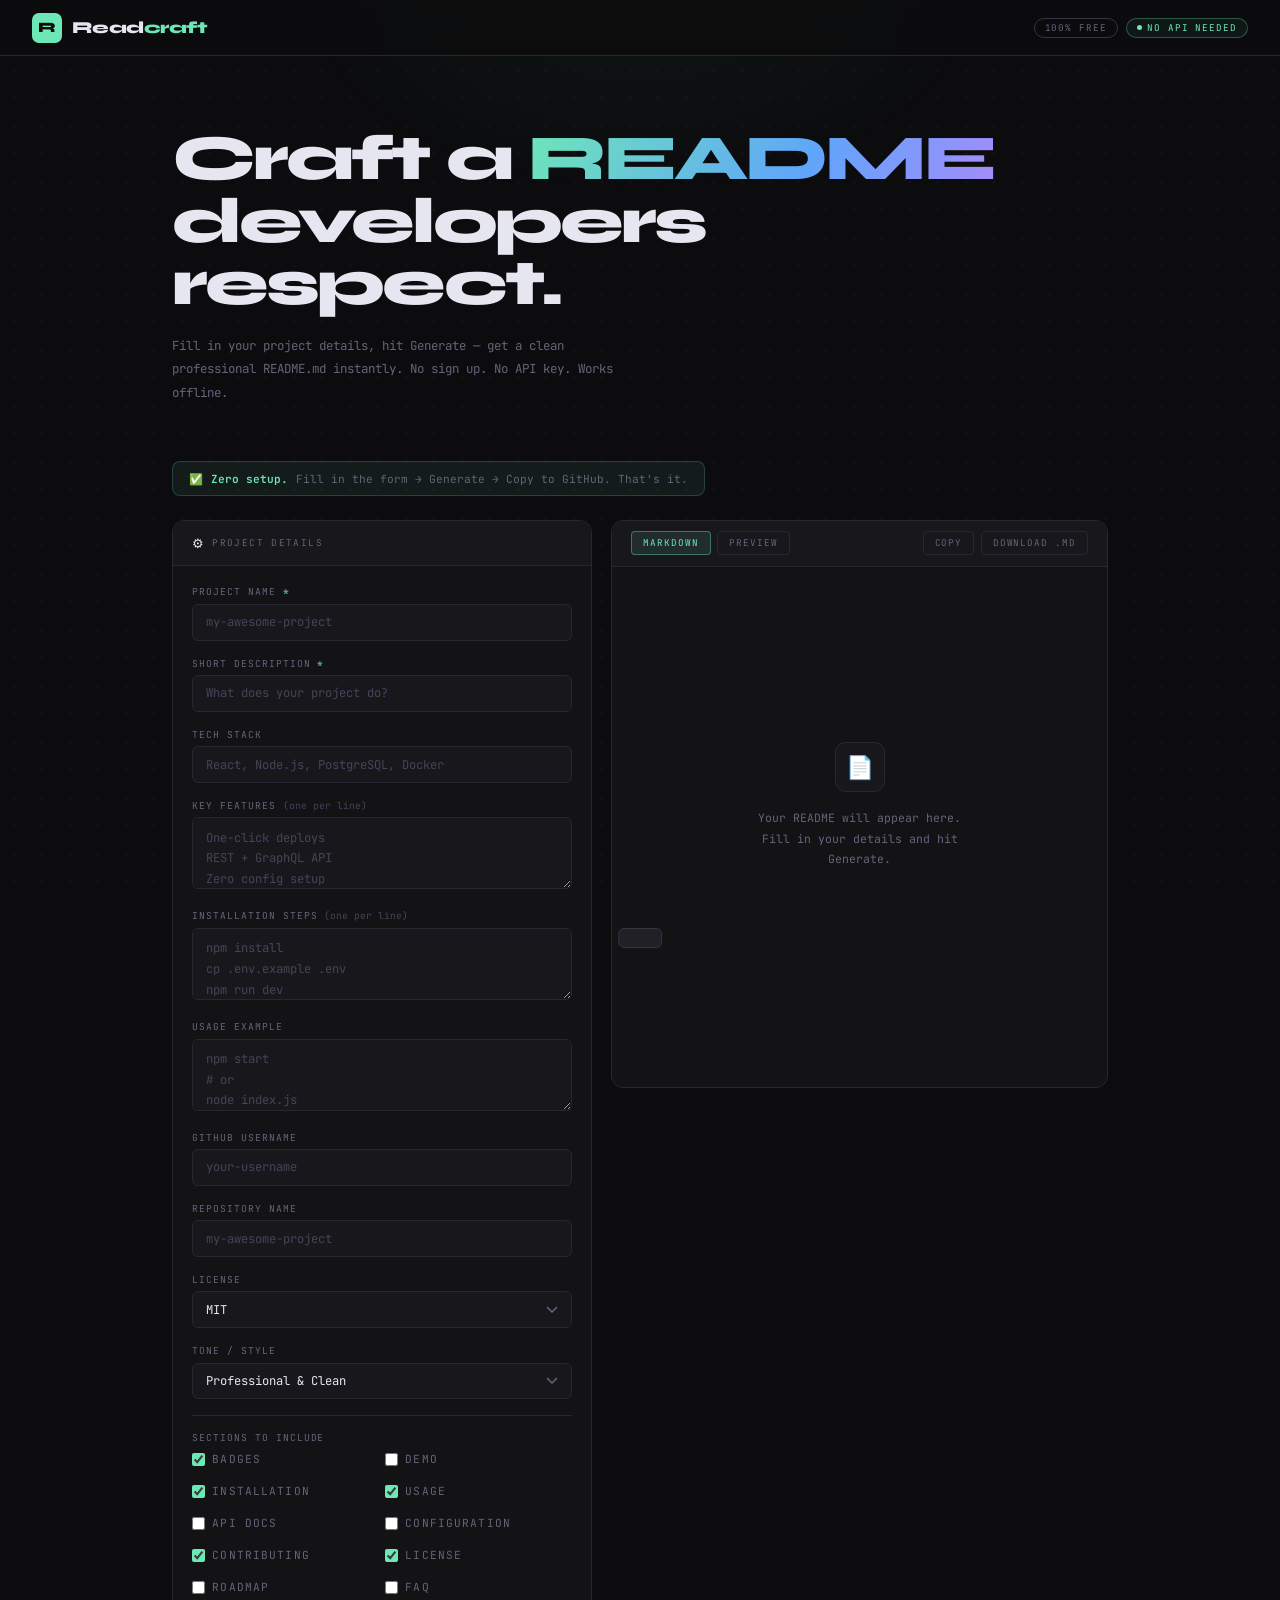
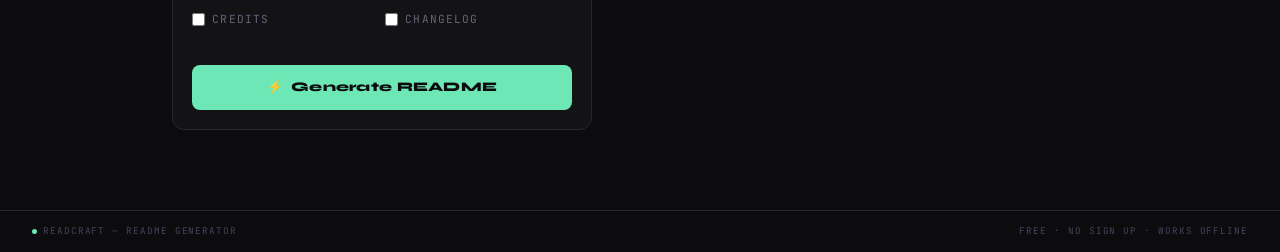
==== commit 47368473: "Add files via upload" ====
--- a/index.html
+++ b/index.html
@@ -5,423 +5,7 @@
 <meta name="viewport" content="width=device-width, initial-scale=1.0" />
 <title>Readcraft — README Generator</title>
 <link href="https://fonts.googleapis.com/css2?family=JetBrains+Mono:wght@300;400;600&family=Syne:wght@700;800;900&display=swap" rel="stylesheet" />
-<style>
-*, *::before, *::after { box-sizing: border-box; margin: 0; padding: 0; }
-
-:root {
-  --bg:      #0c0c0e;
-  --s1:      #131315;
-  --s2:      #18181c;
-  --s3:      #202026;
-  --border:  #27272f;
-  --border2: #35353f;
-  --text:    #e6e6f0;
-  --muted:   #64647a;
-  --dim:     #44445a;
-  --accent:  #6ee7b7;
-  --accent2: #059669;
-  --blue:    #60a5fa;
-  --purple:  #a78bfa;
-  --mono:    'JetBrains Mono', monospace;
-  --display: 'Syne', sans-serif;
-}
-
-html { scroll-behavior: smooth; }
-body {
-  background: var(--bg);
-  color: var(--text);
-  font-family: var(--mono);
-  min-height: 100vh;
-  overflow-x: hidden;
-  font-size: 13px;
-}
-
-body::before {
-  content: '';
-  position: fixed; inset: 0;
-  background-image: radial-gradient(circle, rgba(110,231,183,0.06) 1px, transparent 1px);
-  background-size: 28px 28px;
-  pointer-events: none; z-index: 0;
-}
-
-body::after {
-  content: '';
-  position: fixed;
-  top: -200px; left: 50%;
-  transform: translateX(-50%);
-  width: 700px; height: 400px;
-  background: radial-gradient(ellipse, rgba(110,231,183,0.04) 0%, transparent 70%);
-  pointer-events: none; z-index: 0;
-}
-
-/* HEADER */
-header {
-  position: sticky; top: 0; z-index: 200;
-  background: rgba(12,12,14,0.9);
-  backdrop-filter: blur(16px);
-  border-bottom: 1px solid var(--border);
-  height: 54px;
-  display: flex; align-items: center;
-  padding: 0 2rem;
-  justify-content: space-between;
-}
-
-.logo {
-  display: flex; align-items: center; gap: 10px;
-  text-decoration: none; color: var(--text);
-}
-
-.logo-mark {
-  width: 28px; height: 28px;
-  background: var(--accent);
-  border-radius: 6px;
-  display: flex; align-items: center; justify-content: center;
-  font-family: var(--display);
-  font-weight: 900; font-size: 0.85rem;
-  color: #0c0c0e; flex-shrink: 0;
-}
-
-.logo-text {
-  font-family: var(--display);
-  font-weight: 800; font-size: 1rem;
-  letter-spacing: -0.03em;
-}
-.logo-text span { color: var(--accent); }
-
-.header-pills { display: flex; align-items: center; gap: 0.5rem; }
-
-.pill {
-  font-size: 0.58rem; letter-spacing: 0.1em;
-  text-transform: uppercase;
-  border: 1px solid var(--border2);
-  color: var(--muted);
-  padding: 3px 9px; border-radius: 20px;
-}
-
-.pill.live {
-  border-color: rgba(110,231,183,0.3);
-  color: var(--accent);
-  background: rgba(110,231,183,0.06);
-  display: flex; align-items: center; gap: 5px;
-}
-
-.pill.live::before {
-  content: '';
-  width: 5px; height: 5px;
-  border-radius: 50%; background: var(--accent);
-  animation: blink-dot 2s ease-in-out infinite;
-}
-
-@keyframes blink-dot { 0%,100%{opacity:1} 50%{opacity:0.3} }
-
-/* HERO */
-.hero {
-  position: relative; z-index: 1;
-  max-width: 960px; margin: 0 auto;
-  padding: 4.5rem 2rem 2rem;
-}
-
-.hero h1 {
-  font-family: var(--display);
-  font-weight: 900;
-  font-size: clamp(2.2rem, 5.5vw, 4rem);
-  line-height: 0.98; letter-spacing: -0.045em;
-  margin-bottom: 1.1rem;
-}
-
-.hero h1 .g {
-  background: linear-gradient(120deg, var(--accent) 0%, var(--blue) 60%, var(--purple) 100%);
-  -webkit-background-clip: text;
-  -webkit-text-fill-color: transparent;
-  background-clip: text;
-}
-
-.hero-sub {
-  font-size: 0.78rem; line-height: 1.9;
-  color: var(--muted); max-width: 460px;
-}
-
-/* FREE BADGE */
-.free-bar {
-  position: relative; z-index: 1;
-  max-width: 960px; margin: 1.5rem auto 0;
-  padding: 0 2rem;
-}
-
-.free-notice {
-  display: inline-flex; align-items: center; gap: 8px;
-  background: rgba(110,231,183,0.07);
-  border: 1px solid rgba(110,231,183,0.2);
-  border-radius: 8px;
-  padding: 0.6rem 1rem;
-  font-size: 0.7rem;
-  color: var(--accent);
-}
-
-.free-notice strong { font-weight: 600; }
-.free-notice span { color: var(--muted); }
-
-/* APP GRID */
-.app-wrap {
-  position: relative; z-index: 1;
-  max-width: 960px; margin: 1.5rem auto 0;
-  padding: 0 2rem 5rem;
-  display: grid;
-  grid-template-columns: 390px 1fr;
-  gap: 1.2rem;
-}
-
-/* CARD */
-.card {
-  background: var(--s1);
-  border: 1px solid var(--border);
-  border-radius: 12px; overflow: hidden;
-}
-
-.card-head {
-  padding: 0.8rem 1.2rem;
-  border-bottom: 1px solid var(--border);
-  background: var(--s2);
-  display: flex; align-items: center; gap: 8px;
-}
-
-.card-head-icon { font-size: 0.8rem; }
-
-.card-head-title {
-  font-size: 0.58rem; letter-spacing: 0.15em;
-  text-transform: uppercase; color: var(--muted);
-}
-
-.card-body { padding: 1.2rem; }
-
-/* FORM */
-.field { margin-bottom: 1rem; }
-
-label {
-  display: block;
-  font-size: 0.6rem; letter-spacing: 0.1em;
-  text-transform: uppercase; color: var(--muted);
-  margin-bottom: 0.35rem;
-}
-
-input[type="text"], textarea, select {
-  width: 100%;
-  background: var(--s2);
-  border: 1px solid var(--border);
-  color: var(--text);
-  font-family: var(--mono);
-  font-size: 0.76rem;
-  padding: 0.58rem 0.8rem;
-  border-radius: 6px; outline: none;
-  transition: border-color 0.15s, box-shadow 0.15s;
-  appearance: none;
-}
-
-input:focus, textarea:focus, select:focus {
-  border-color: rgba(110,231,183,0.45);
-  box-shadow: 0 0 0 3px rgba(110,231,183,0.07);
-}
-
-input::placeholder, textarea::placeholder { color: var(--dim); }
-textarea { resize: vertical; min-height: 76px; line-height: 1.7; }
-
-select {
-  cursor: pointer;
-  background-image: url("data:image/svg+xml,%3Csvg xmlns='http://www.w3.org/2000/svg' width='12' height='7'%3E%3Cpath d='M1 1l5 5 5-5' stroke='%2364647a' stroke-width='1.5' fill='none'/%3E%3C/svg%3E");
-  background-repeat: no-repeat;
-  background-position: right 0.8rem center;
-  padding-right: 2rem;
-}
-
-select option { background: var(--s2); }
-
-hr.sep { border: none; border-top: 1px solid var(--border); margin: 0.9rem 0; }
-
-/* CHECKBOXES */
-.check-grid { display: grid; grid-template-columns: 1fr 1fr; gap: 0.4rem; }
-
-.check-item {
-  display: flex; align-items: center; gap: 0.45rem;
-  font-size: 0.7rem; color: var(--muted);
-  cursor: pointer; transition: color 0.12s; padding: 3px 0;
-}
-
-.check-item:hover { color: var(--text); }
-
-.check-item input[type="checkbox"] {
-  width: 13px; height: 13px;
-  accent-color: var(--accent);
-  cursor: pointer; flex-shrink: 0;
-}
-
-/* GENERATE BUTTON */
-#generateBtn {
-  width: 100%; margin-top: 0.9rem; padding: 0.85rem;
-  background: var(--accent);
-  border: none; border-radius: 8px;
-  color: #0c0c0e;
-  font-family: var(--display); font-weight: 800;
-  font-size: 0.8rem; letter-spacing: 0.02em;
-  cursor: pointer;
-  transition: opacity 0.15s, transform 0.1s, box-shadow 0.2s;
-  position: relative; overflow: hidden;
-}
-
-#generateBtn:hover { opacity: 0.88; box-shadow: 0 0 28px rgba(110,231,183,0.3); }
-#generateBtn:active { transform: scale(0.98); }
-#generateBtn:disabled { opacity: 0.3; cursor: not-allowed; box-shadow: none; }
-
-.btn-inner { display: flex; align-items: center; justify-content: center; gap: 8px; }
-
-.spinner {
-  width: 13px; height: 13px;
-  border: 2px solid rgba(0,0,0,0.25);
-  border-top-color: #0c0c0e;
-  border-radius: 50%;
-  animation: spin 0.65s linear infinite;
-  display: none;
-}
-
-@keyframes spin { to { transform: rotate(360deg); } }
-
-.progress-bar {
-  position: absolute; bottom: 0; left: 0;
-  height: 2px; background: rgba(0,0,0,0.3);
-  width: 0%; transition: width 0.35s ease;
-}
-
-/* OUTPUT */
-.output-card { display: flex; flex-direction: column; }
-
-.output-toolbar {
-  padding: 0.65rem 1.2rem;
-  border-bottom: 1px solid var(--border);
-  background: var(--s2);
-  display: flex; align-items: center; gap: 0.4rem;
-}
-
-.tool-btn {
-  background: transparent;
-  border: 1px solid var(--border);
-  color: var(--muted);
-  font-family: var(--mono);
-  font-size: 0.58rem; letter-spacing: 0.1em;
-  text-transform: uppercase;
-  padding: 4px 10px; border-radius: 4px;
-  cursor: pointer; transition: all 0.12s;
-}
-
-.tool-btn:hover { border-color: var(--border2); color: var(--text); }
-.tool-btn.active {
-  background: rgba(110,231,183,0.1);
-  border-color: rgba(110,231,183,0.4);
-  color: var(--accent);
-}
-
-.tool-btn-r { margin-left: auto; }
-
-.output-body {
-  flex: 1; padding: 1.2rem;
-  min-height: 500px; max-height: 640px;
-  overflow-y: auto;
-  scrollbar-width: thin;
-  scrollbar-color: var(--border) transparent;
-}
-
-.output-body::-webkit-scrollbar { width: 3px; }
-.output-body::-webkit-scrollbar-thumb { background: var(--border); }
-
-/* PLACEHOLDER */
-.placeholder {
-  display: flex; flex-direction: column;
-  align-items: center; justify-content: center;
-  min-height: 420px; gap: 1rem;
-  color: var(--muted); text-align: center;
-}
-
-.ph-icon {
-  width: 48px; height: 48px;
-  border: 1px solid var(--border); border-radius: 10px;
-  background: var(--s2);
-  display: flex; align-items: center; justify-content: center;
-  font-size: 1.3rem;
-}
-
-.placeholder p { font-size: 0.7rem; line-height: 1.8; max-width: 220px; }
-
-/* RAW OUTPUT */
-#rawOutput {
-  font-family: var(--mono);
-  font-size: 0.71rem; line-height: 1.95;
-  color: #b8c0cc;
-  white-space: pre-wrap; word-break: break-word;
-}
-
-/* PREVIEW */
-#previewOutput { display: none; font-size: 0.78rem; line-height: 1.8; color: var(--text); }
-#previewOutput h1 { font-family: var(--display); font-size: 1.6rem; font-weight: 900; margin-bottom: 0.5rem; color: var(--text); }
-#previewOutput h2 { font-size: 0.8rem; font-weight: 600; color: var(--accent); margin: 1.4rem 0 0.5rem; letter-spacing: 0.08em; text-transform: uppercase; border-bottom: 1px solid var(--border); padding-bottom: 0.35rem; }
-#previewOutput h3 { font-size: 0.82rem; font-weight: 600; color: var(--blue); margin: 0.9rem 0 0.3rem; }
-#previewOutput p { margin-bottom: 0.7rem; color: #9090a8; }
-#previewOutput code { font-family: var(--mono); font-size: 0.7rem; background: var(--s3); color: var(--accent); padding: 1px 6px; border-radius: 3px; }
-#previewOutput pre { background: var(--s3); border: 1px solid var(--border); padding: 1rem; border-radius: 8px; overflow-x: auto; margin: 0.8rem 0; }
-#previewOutput pre code { background: none; padding: 0; color: #b8c0cc; }
-#previewOutput ul, #previewOutput ol { padding-left: 1.4rem; margin-bottom: 0.7rem; color: #9090a8; }
-#previewOutput li { margin-bottom: 0.2rem; }
-#previewOutput blockquote { border-left: 2px solid var(--accent); padding-left: 1rem; color: var(--muted); margin: 0.7rem 0; }
-#previewOutput a { color: var(--blue); text-decoration: none; }
-#previewOutput a:hover { text-decoration: underline; }
-#previewOutput strong { color: var(--text); font-weight: 600; }
-#previewOutput hr { border: none; border-top: 1px solid var(--border); margin: 1rem 0; }
-#previewOutput table { border-collapse: collapse; width: 100%; margin: 0.8rem 0; font-size: 0.7rem; }
-#previewOutput th, #previewOutput td { border: 1px solid var(--border); padding: 0.4rem 0.75rem; }
-#previewOutput th { background: var(--s3); color: var(--muted); text-transform: uppercase; font-size: 0.6rem; letter-spacing: 0.1em; }
-#previewOutput img { max-width: 100%; border-radius: 4px; }
-
-@keyframes blink { 0%,100%{opacity:1} 50%{opacity:0} }
-.cursor::after { content:'▌'; animation: blink 0.8s step-end infinite; color: var(--accent); }
-
-/* TOAST */
-#toast {
-  position: fixed; bottom: 2rem; left: 50%;
-  transform: translateX(-50%) translateY(80px);
-  background: var(--s3); border: 1px solid var(--border2);
-  color: var(--accent); font-family: var(--mono);
-  font-size: 0.68rem; letter-spacing: 0.08em;
-  padding: 0.5rem 1.2rem; border-radius: 6px;
-  transition: transform 0.25s cubic-bezier(0.34,1.56,0.64,1);
-  z-index: 9000; pointer-events: none;
-}
-#toast.show { transform: translateX(-50%) translateY(0); }
-
-/* FOOTER */
-footer {
-  position: relative; z-index: 1;
-  border-top: 1px solid var(--border);
-  padding: 0.9rem 2rem;
-  display: flex; justify-content: space-between; align-items: center;
-  font-size: 0.58rem; letter-spacing: 0.1em;
-  text-transform: uppercase; color: var(--dim);
-}
-
-footer span { display: flex; align-items: center; gap: 6px; }
-footer .dot { width: 5px; height: 5px; border-radius: 50%; background: var(--accent); }
-
-/* ERROR BOX */
-.error-box {
-  background: rgba(239,68,68,0.07);
-  border: 1px solid rgba(239,68,68,0.25);
-  border-radius: 8px; padding: 1rem;
-  color: #fca5a5; font-size: 0.72rem; line-height: 1.7;
-  margin-top: 1rem; display: none;
-}
-
-@media (max-width: 740px) {
-  .app-wrap { grid-template-columns: 1fr; }
-  .hero h1 { font-size: 2.2rem; }
-  .check-grid { grid-template-columns: 1fr; }
-}
-</style>
+<link rel="stylesheet" href="style.css" />
 </head>
 <body>
 
@@ -432,19 +16,19 @@
   </a>
   <div class="header-pills">
     <span class="pill">100% Free</span>
-    <span class="pill live">Online</span>
+    <span class="pill live">No API Needed</span>
   </div>
 </header>
 
 <div class="hero">
   <h1>Craft a <span class="g">README</span><br/>developers respect.</h1>
-  <p class="hero-sub">Fill in your project details, choose your sections, and get a polished production-ready README.md in seconds. No sign up. No API key. Completely free.</p>
+  <p class="hero-sub">Fill in your project details, hit Generate — get a clean professional README.md instantly. No sign up. No API key. Works offline.</p>
 </div>
 
 <div class="free-bar">
   <div class="free-notice">
-    ✅ <strong>No API key needed.</strong>
-    <span>Just fill in your project details and generate — completely free.</span>
+    ✅ <strong>Zero setup.</strong>
+    <span>Fill in the form → Generate → Copy to GitHub. That's it.</span>
   </div>
 </div>
 
@@ -459,12 +43,12 @@
     <div class="card-body">
 
       <div class="field">
-        <label>Project Name *</label>
+        <label>Project Name <span class="req">*</span></label>
         <input type="text" id="projName" placeholder="my-awesome-project" />
       </div>
 
       <div class="field">
-        <label>Short Description *</label>
+        <label>Short Description <span class="req">*</span></label>
         <input type="text" id="projDesc" placeholder="What does your project do?" />
       </div>
 
@@ -474,13 +58,40 @@
       </div>
 
       <div class="field">
-        <label>Key Features</label>
-        <textarea id="features" placeholder="- One-click deploys&#10;- REST + GraphQL API&#10;- Zero config setup"></textarea>
+        <label>Key Features <span class="hint">(one per line)</span></label>
+        <textarea id="features" placeholder="One-click deploys&#10;REST + GraphQL API&#10;Zero config setup"></textarea>
+      </div>
+
+      <div class="field">
+        <label>Installation Steps <span class="hint">(one per line)</span></label>
+        <textarea id="installSteps" placeholder="npm install&#10;cp .env.example .env&#10;npm run dev"></textarea>
+      </div>
+
+      <div class="field">
+        <label>Usage Example</label>
+        <textarea id="usageExample" placeholder="npm start&#10;# or&#10;node index.js"></textarea>
       </div>
 
       <div class="field">
         <label>GitHub Username</label>
         <input type="text" id="ghUser" placeholder="your-username" />
+      </div>
+
+      <div class="field">
+        <label>Repository Name</label>
+        <input type="text" id="repoName" placeholder="my-awesome-project" />
+      </div>
+
+      <div class="field">
+        <label>License</label>
+        <select id="license">
+          <option value="MIT">MIT</option>
+          <option value="Apache-2.0">Apache 2.0</option>
+          <option value="GPL-3.0">GPL 3.0</option>
+          <option value="BSD-2-Clause">BSD 2-Clause</option>
+          <option value="ISC">ISC</option>
+          <option value="Unlicense">Unlicense</option>
+        </select>
       </div>
 
       <div class="field">
@@ -515,13 +126,10 @@
 
       <button id="generateBtn" onclick="generate()">
         <div class="btn-inner">
-          <div class="spinner" id="spinner"></div>
-          <span id="btnText">Generate README →</span>
+          <span>⚡</span>
+          <span id="btnText">Generate README</span>
         </div>
-        <div class="progress-bar" id="progressBar"></div>
       </button>
-
-      <div class="error-box" id="errorBox"></div>
 
     </div>
   </div>
@@ -531,8 +139,11 @@
     <div class="output-toolbar">
       <button class="tool-btn active" id="rawBtn" onclick="switchView('raw')">Markdown</button>
       <button class="tool-btn" id="prevBtn" onclick="switchView('preview')">Preview</button>
-      <button class="tool-btn tool-btn-r" onclick="copyOutput()">Copy</button>
-      <button class="tool-btn" onclick="downloadOutput()">Download .md</button>
+      <div class="toolbar-right">
+        <button class="tool-btn ai-btn" onclick="improveWithAI()" id="aiBtn" style="display:none">✨ Improve with AI</button>
+        <button class="tool-btn" onclick="copyOutput()">Copy</button>
+        <button class="tool-btn" onclick="downloadOutput()">Download .md</button>
+      </div>
     </div>
     <div class="output-body" id="outputBody">
       <div class="placeholder" id="placeholder">
@@ -540,243 +151,44 @@
         <p>Your README will appear here.<br/>Fill in your details and hit Generate.</p>
       </div>
       <pre id="rawOutput" style="display:none"></pre>
-      <div id="previewOutput"></div>
+      <div id="previewOutput" style="display:none"></div>
     </div>
   </div>
 
 </div>
 
+<!-- AI MODAL -->
+<div class="modal-overlay" id="modalOverlay" onclick="closeModal()">
+  <div class="modal" onclick="event.stopPropagation()">
+    <div class="modal-head">
+      <span>✨ Improve with AI</span>
+      <button class="modal-close" onclick="closeModal()">✕</button>
+    </div>
+    <div class="modal-body">
+      <p class="modal-desc">Copy the prompt below and paste it into <strong>ChatGPT</strong> or <strong>Claude</strong> (both free) to get an even more polished README.</p>
+      <div class="modal-steps">
+        <div class="step"><span class="step-num">1</span> Click Copy Prompt below</div>
+        <div class="step"><span class="step-num">2</span> Open <a href="https://chat.openai.com" target="_blank">ChatGPT</a> or <a href="https://claude.ai" target="_blank">Claude</a></div>
+        <div class="step"><span class="step-num">3</span> Paste and hit Enter</div>
+        <div class="step"><span class="step-num">4</span> Copy the result back here</div>
+      </div>
+      <div class="modal-prompt-wrap">
+        <pre id="aiPrompt"></pre>
+      </div>
+      <button class="copy-prompt-btn" onclick="copyPrompt()">
+        <span id="copyPromptText">Copy Prompt</span>
+      </button>
+    </div>
+  </div>
+</div>
+
 <footer>
   <span><div class="dot"></div> Readcraft — README Generator</span>
-  <span>Free · No sign up · No data stored</span>
+  <span>Free · No sign up · Works offline</span>
 </footer>
 
-<div id="toast">✓ Done</div>
+<div id="toast"></div>
 
-<script>
-let generatedMarkdown = '';
-
-function getSections() {
-  return Array.from(document.querySelectorAll('input[name="sec"]:checked')).map(c => c.value);
-}
-
-function buildPrompt() {
-  const name  = document.getElementById('projName').value.trim();
-  const desc  = document.getElementById('projDesc').value.trim();
-  const tech  = document.getElementById('techStack').value.trim();
-  const feats = document.getElementById('features').value.trim();
-  const gh    = document.getElementById('ghUser').value.trim();
-  const tone  = document.getElementById('tone').value;
-  const secs  = getSections();
-
-  const sectionMap = {
-    badges:       'Badges (shields.io flat-square, relevant to the tech stack)',
-    demo:         'Demo / Screenshot section (add placeholder image path)',
-    install:      'Installation (clear step-by-step with shell code blocks)',
-    usage:        'Usage (with real working code examples)',
-    api:          'API Reference (key endpoints or functions with params)',
-    config:       'Configuration (environment variables or config file options)',
-    contributing: 'Contributing (how to fork, branch, and submit a PR)',
-    license:      'License (MIT by default)',
-    roadmap:      'Roadmap (upcoming planned features)',
-    faq:          'FAQ (2-3 realistic common questions)',
-    credits:      'Credits / Acknowledgements',
-    changelog:    'Changelog (version history skeleton)',
-  };
-
-  return `You are a senior developer writing an outstanding GitHub README.md file.
-
-Project Name: ${name}
-Description: ${desc}
-Tech Stack: ${tech || 'Not specified'}
-Key Features:
-${feats || '- Feature 1\n- Feature 2'}
-GitHub Username: ${gh || 'username'}
-Tone: ${tone}
-
-Write a complete, production-quality README.md that includes these sections:
-${secs.map(s => `- ${sectionMap[s] || s}`).join('\n')}
-
-Important rules:
-- Use proper Markdown formatting with headings, fenced code blocks with language IDs, and tables where helpful
-- Shields.io badges must match the actual tech stack (flat-square style)
-- Use emoji sparingly only where they genuinely add value
-- Write real, practical code examples — no Lorem Ipsum or placeholder nonsense
-- Match the tone: ${tone}
-- Output ONLY the README.md content — no preamble, no explanation, no closing remarks`;
-}
-
-async function generate() {
-  const name = document.getElementById('projName').value.trim();
-  const desc = document.getElementById('projDesc').value.trim();
-
-  if (!name || !desc) {
-    showError('Please fill in at least the Project Name and Description.');
-    return;
-  }
-
-  const btn = document.getElementById('generateBtn');
-  const spinner = document.getElementById('spinner');
-  const btnText = document.getElementById('btnText');
-  const progressBar = document.getElementById('progressBar');
-  const errorBox = document.getElementById('errorBox');
-
-  errorBox.style.display = 'none';
-  btn.disabled = true;
-  spinner.style.display = 'block';
-  btnText.textContent = 'Generating...';
-
-  document.getElementById('placeholder').style.display = 'none';
-  const raw = document.getElementById('rawOutput');
-  raw.style.display = 'block';
-  raw.textContent = '';
-  raw.classList.add('cursor');
-  document.getElementById('previewOutput').style.display = 'none';
-  generatedMarkdown = '';
-  document.getElementById('rawBtn').classList.add('active');
-  document.getElementById('prevBtn').classList.remove('active');
-
-  let progress = 5;
-  const prog = setInterval(() => {
-    progress = Math.min(progress + Math.random() * 7, 88);
-    progressBar.style.width = progress + '%';
-  }, 350);
-
-  try {
-    const response = await fetch('https://api.anthropic.com/v1/messages', {
-      method: 'POST',
-      headers: {
-        'Content-Type': 'application/json',
-        'x-api-key': 'REPLACE_WITH_YOUR_KEY',
-        'anthropic-version': '2023-06-01',
-        'anthropic-dangerous-direct-browser-access': 'true',
-      },
-      body: JSON.stringify({
-        model: 'claude-sonnet-4-20250514',
-        max_tokens: 4096,
-        stream: true,
-        messages: [{ role: 'user', content: buildPrompt() }],
-      }),
-    });
-
-    if (!response.ok) {
-      const err = await response.json();
-      throw new Error(err.error?.message || `HTTP ${response.status}`);
-    }
-
-    const reader = response.body.getReader();
-    const decoder = new TextDecoder();
-    let buffer = '';
-
-    while (true) {
-      const { done, value } = await reader.read();
-      if (done) break;
-      buffer += decoder.decode(value, { stream: true });
-      const lines = buffer.split('\n');
-      buffer = lines.pop();
-      for (const line of lines) {
-        if (!line.startsWith('data: ')) continue;
-        const data = line.slice(6).trim();
-        if (data === '[DONE]') break;
-        try {
-          const parsed = JSON.parse(data);
-          if (parsed.type === 'content_block_delta' && parsed.delta?.type === 'text_delta') {
-            generatedMarkdown += parsed.delta.text;
-            raw.textContent = generatedMarkdown;
-            document.getElementById('outputBody').scrollTop = document.getElementById('outputBody').scrollHeight;
-          }
-        } catch(e) {}
-      }
-    }
-
-    clearInterval(prog);
-    progressBar.style.width = '100%';
-    raw.classList.remove('cursor');
-    setTimeout(() => { progressBar.style.width = '0%'; }, 600);
-
-  } catch(err) {
-    clearInterval(prog);
-    progressBar.style.width = '0%';
-    raw.classList.remove('cursor');
-    raw.style.display = 'none';
-    document.getElementById('placeholder').style.display = 'flex';
-    showError(`Something went wrong: ${err.message}`);
-  } finally {
-    btn.disabled = false;
-    spinner.style.display = 'none';
-    btnText.textContent = 'Regenerate README →';
-  }
-}
-
-function showError(msg) {
-  const box = document.getElementById('errorBox');
-  box.textContent = '⚠ ' + msg;
-  box.style.display = 'block';
-}
-
-function switchView(view) {
-  const raw = document.getElementById('rawOutput');
-  const preview = document.getElementById('previewOutput');
-  if (view === 'raw') {
-    raw.style.display = 'block'; preview.style.display = 'none';
-    document.getElementById('rawBtn').classList.add('active');
-    document.getElementById('prevBtn').classList.remove('active');
-  } else {
-    raw.style.display = 'none'; preview.style.display = 'block';
-    document.getElementById('rawBtn').classList.remove('active');
-    document.getElementById('prevBtn').classList.add('active');
-    preview.innerHTML = markdownToHtml(generatedMarkdown);
-  }
-}
-
-function markdownToHtml(md) {
-  let h = md
-    .replace(/&/g,'&amp;').replace(/</g,'&lt;').replace(/>/g,'&gt;')
-    .replace(/```(\w+)?\n([\s\S]*?)```/g, (_,l,c) => `<pre><code>${c}</code></pre>`)
-    .replace(/`([^`\n]+)`/g,'<code>$1</code>')
-    .replace(/^### (.+)$/gm,'<h3>$1</h3>')
-    .replace(/^## (.+)$/gm,'<h2>$1</h2>')
-    .replace(/^# (.+)$/gm,'<h1>$1</h1>')
-    .replace(/\*\*\*(.+?)\*\*\*/g,'<strong><em>$1</em></strong>')
-    .replace(/\*\*(.+?)\*\*/g,'<strong>$1</strong>')
-    .replace(/\*(.+?)\*/g,'<em>$1</em>')
-    .replace(/^> (.+)$/gm,'<blockquote>$1</blockquote>')
-    .replace(/^---$/gm,'<hr/>')
-    .replace(/^\- (.+)$/gm,'<li>$1</li>')
-    .replace(/^\d+\. (.+)$/gm,'<li>$1</li>')
-    .replace(/!\[([^\]]*)\]\(([^)]+)\)/g,'<img alt="$1" src="$2"/>')
-    .replace(/\[!\[([^\]]*)\]\(([^)]+)\)\]\(([^)]+)\)/g,'<a href="$3" target="_blank"><img alt="$1" src="$2" style="vertical-align:middle;margin:2px 3px"/></a>')
-    .replace(/\[([^\]]+)\]\(([^)]+)\)/g,'<a href="$2" target="_blank">$1</a>');
-  h = h.replace(/(<li>.*<\/li>\n?)+/g, m => `<ul>${m}</ul>`);
-  h = '<p>' + h.replace(/\n\n(?!<[hupbr])/g,'\n</p>\n<p>') + '</p>';
-  return h.replace(/<p><\/p>/g,'');
-}
-
-async function copyOutput() {
-  if (!generatedMarkdown) return;
-  try {
-    await navigator.clipboard.writeText(generatedMarkdown);
-    showToast('✓ Copied to clipboard');
-  } catch { showToast('⚠ Select and copy manually'); }
-}
-
-function downloadOutput() {
-  if (!generatedMarkdown) return;
-  const name = (document.getElementById('projName').value.trim() || 'README').toLowerCase().replace(/\s+/g,'-');
-  const blob = new Blob([generatedMarkdown], { type: 'text/markdown' });
-  const a = document.createElement('a');
-  a.href = URL.createObjectURL(blob);
-  a.download = `${name}-README.md`;
-  a.click();
-  URL.revokeObjectURL(a.href);
-  showToast('✓ Downloaded README.md');
-}
-
-function showToast(msg) {
-  const t = document.getElementById('toast');
-  t.textContent = msg; t.classList.add('show');
-  setTimeout(() => t.classList.remove('show'), 2400);
-}
-</script>
+<script src="app.js"></script>
 </body>
-</html>
+</html>
--- a/style.css
+++ b/style.css
@@ -0,0 +1,472 @@
+*, *::before, *::after { box-sizing: border-box; margin: 0; padding: 0; }
+
+:root {
+  --bg:      #0c0c0e;
+  --s1:      #131315;
+  --s2:      #18181c;
+  --s3:      #202026;
+  --border:  #27272f;
+  --border2: #35353f;
+  --text:    #e6e6f0;
+  --muted:   #64647a;
+  --dim:     #44445a;
+  --accent:  #6ee7b7;
+  --accent2: #059669;
+  --blue:    #60a5fa;
+  --purple:  #a78bfa;
+  --red:     #f87171;
+  --mono:    'JetBrains Mono', monospace;
+  --display: 'Syne', sans-serif;
+}
+
+html { scroll-behavior: smooth; }
+
+body {
+  background: var(--bg);
+  color: var(--text);
+  font-family: var(--mono);
+  min-height: 100vh;
+  overflow-x: hidden;
+  font-size: 13px;
+}
+
+body::before {
+  content: '';
+  position: fixed; inset: 0;
+  background-image: radial-gradient(circle, rgba(110,231,183,0.055) 1px, transparent 1px);
+  background-size: 28px 28px;
+  pointer-events: none; z-index: 0;
+}
+
+body::after {
+  content: '';
+  position: fixed;
+  top: -200px; left: 50%;
+  transform: translateX(-50%);
+  width: 700px; height: 400px;
+  background: radial-gradient(ellipse, rgba(110,231,183,0.045) 0%, transparent 70%);
+  pointer-events: none; z-index: 0;
+}
+
+/* ── HEADER ── */
+header {
+  position: sticky; top: 0; z-index: 200;
+  background: rgba(12,12,14,0.92);
+  backdrop-filter: blur(16px);
+  border-bottom: 1px solid var(--border);
+  height: 56px;
+  display: flex; align-items: center;
+  padding: 0 2rem;
+  justify-content: space-between;
+}
+
+.logo {
+  display: flex; align-items: center; gap: 10px;
+  text-decoration: none; color: var(--text);
+}
+
+.logo-mark {
+  width: 30px; height: 30px;
+  background: var(--accent);
+  border-radius: 7px;
+  display: flex; align-items: center; justify-content: center;
+  font-family: var(--display);
+  font-weight: 900; font-size: 0.9rem;
+  color: #0c0c0e; flex-shrink: 0;
+}
+
+.logo-text {
+  font-family: var(--display);
+  font-weight: 800; font-size: 1.05rem;
+  letter-spacing: -0.03em;
+}
+.logo-text span { color: var(--accent); }
+
+.header-pills { display: flex; align-items: center; gap: 0.5rem; }
+
+.pill {
+  font-size: 0.58rem; letter-spacing: 0.1em; text-transform: uppercase;
+  border: 1px solid var(--border2); color: var(--muted);
+  padding: 3px 10px; border-radius: 20px;
+}
+
+.pill.live {
+  border-color: rgba(110,231,183,0.3); color: var(--accent);
+  background: rgba(110,231,183,0.06);
+  display: flex; align-items: center; gap: 5px;
+}
+.pill.live::before {
+  content: ''; width: 5px; height: 5px;
+  border-radius: 50%; background: var(--accent);
+  animation: blink-dot 2s ease-in-out infinite;
+}
+@keyframes blink-dot { 0%,100%{opacity:1} 50%{opacity:0.3} }
+
+/* ── HERO ── */
+.hero {
+  position: relative; z-index: 1;
+  max-width: 1000px; margin: 0 auto;
+  padding: 4.5rem 2rem 2rem;
+}
+
+.hero h1 {
+  font-family: var(--display);
+  font-weight: 900;
+  font-size: clamp(2.2rem, 5.5vw, 4rem);
+  line-height: 0.98; letter-spacing: -0.045em;
+  margin-bottom: 1.1rem;
+}
+
+.hero h1 .g {
+  background: linear-gradient(120deg, var(--accent) 0%, var(--blue) 60%, var(--purple) 100%);
+  -webkit-background-clip: text;
+  -webkit-text-fill-color: transparent;
+  background-clip: text;
+}
+
+.hero-sub {
+  font-size: 0.78rem; line-height: 1.9;
+  color: var(--muted); max-width: 480px;
+}
+
+/* ── FREE BAR ── */
+.free-bar {
+  position: relative; z-index: 1;
+  max-width: 1000px; margin: 1.5rem auto 0;
+  padding: 0 2rem;
+}
+
+.free-notice {
+  display: inline-flex; align-items: center; gap: 8px;
+  background: rgba(110,231,183,0.07);
+  border: 1px solid rgba(110,231,183,0.2);
+  border-radius: 8px; padding: 0.6rem 1rem;
+  font-size: 0.7rem; color: var(--accent);
+}
+.free-notice strong { font-weight: 600; }
+.free-notice span { color: var(--muted); }
+
+/* ── APP GRID ── */
+.app-wrap {
+  position: relative; z-index: 1;
+  max-width: 1000px; margin: 1.5rem auto 0;
+  padding: 0 2rem 5rem;
+  display: grid;
+  grid-template-columns: 420px 1fr;
+  gap: 1.2rem;
+  align-items: start;
+}
+
+/* ── CARD ── */
+.card {
+  background: var(--s1);
+  border: 1px solid var(--border);
+  border-radius: 12px; overflow: hidden;
+}
+
+.card-head {
+  padding: 0.85rem 1.2rem;
+  border-bottom: 1px solid var(--border);
+  background: var(--s2);
+  display: flex; align-items: center; gap: 8px;
+}
+.card-head-icon { font-size: 0.8rem; }
+.card-head-title { font-size: 0.58rem; letter-spacing: 0.15em; text-transform: uppercase; color: var(--muted); }
+
+.card-body { padding: 1.2rem; }
+
+/* ── FORM ── */
+.field { margin-bottom: 1rem; }
+
+label {
+  display: block; font-size: 0.6rem;
+  letter-spacing: 0.1em; text-transform: uppercase;
+  color: var(--muted); margin-bottom: 0.35rem;
+}
+
+.req { color: var(--accent); }
+.hint { color: var(--dim); text-transform: none; letter-spacing: 0; font-size: 0.6rem; }
+
+input[type="text"],
+textarea,
+select {
+  width: 100%;
+  background: var(--s2);
+  border: 1px solid var(--border);
+  color: var(--text);
+  font-family: var(--mono);
+  font-size: 0.76rem;
+  padding: 0.58rem 0.8rem;
+  border-radius: 6px; outline: none;
+  transition: border-color 0.15s, box-shadow 0.15s;
+  appearance: none;
+}
+
+input:focus, textarea:focus, select:focus {
+  border-color: rgba(110,231,183,0.45);
+  box-shadow: 0 0 0 3px rgba(110,231,183,0.07);
+}
+
+input::placeholder, textarea::placeholder { color: var(--dim); }
+textarea { resize: vertical; min-height: 72px; line-height: 1.7; }
+
+select {
+  cursor: pointer;
+  background-image: url("data:image/svg+xml,%3Csvg xmlns='http://www.w3.org/2000/svg' width='12' height='7'%3E%3Cpath d='M1 1l5 5 5-5' stroke='%2364647a' stroke-width='1.5' fill='none'/%3E%3C/svg%3E");
+  background-repeat: no-repeat;
+  background-position: right 0.8rem center;
+  padding-right: 2rem;
+}
+select option { background: var(--s2); }
+
+hr.sep { border: none; border-top: 1px solid var(--border); margin: 0.9rem 0; }
+
+/* ── CHECKBOXES ── */
+.check-grid { display: grid; grid-template-columns: 1fr 1fr; gap: 0.4rem; }
+
+.check-item {
+  display: flex; align-items: center; gap: 0.45rem;
+  font-size: 0.7rem; color: var(--muted);
+  cursor: pointer; transition: color 0.12s; padding: 3px 0;
+}
+.check-item:hover { color: var(--text); }
+.check-item input[type="checkbox"] {
+  width: 13px; height: 13px;
+  accent-color: var(--accent);
+  cursor: pointer; flex-shrink: 0;
+}
+
+/* ── GENERATE BUTTON ── */
+#generateBtn {
+  width: 100%; margin-top: 0.9rem; padding: 0.9rem;
+  background: var(--accent);
+  border: none; border-radius: 8px;
+  color: #0c0c0e;
+  font-family: var(--display); font-weight: 800;
+  font-size: 0.82rem; letter-spacing: 0.02em;
+  cursor: pointer;
+  transition: opacity 0.15s, transform 0.1s, box-shadow 0.2s;
+}
+#generateBtn:hover { opacity: 0.88; box-shadow: 0 0 28px rgba(110,231,183,0.3); }
+#generateBtn:active { transform: scale(0.98); }
+
+.btn-inner { display: flex; align-items: center; justify-content: center; gap: 8px; }
+
+/* ── OUTPUT ── */
+.output-card { display: flex; flex-direction: column; }
+
+.output-toolbar {
+  padding: 0.65rem 1.2rem;
+  border-bottom: 1px solid var(--border);
+  background: var(--s2);
+  display: flex; align-items: center; gap: 0.4rem;
+  flex-wrap: wrap;
+}
+
+.toolbar-right { display: flex; gap: 0.4rem; margin-left: auto; align-items: center; }
+
+.tool-btn {
+  background: transparent;
+  border: 1px solid var(--border);
+  color: var(--muted);
+  font-family: var(--mono);
+  font-size: 0.58rem; letter-spacing: 0.1em; text-transform: uppercase;
+  padding: 5px 11px; border-radius: 4px;
+  cursor: pointer; transition: all 0.12s;
+}
+.tool-btn:hover { border-color: var(--border2); color: var(--text); }
+.tool-btn.active { background: rgba(110,231,183,0.1); border-color: rgba(110,231,183,0.4); color: var(--accent); }
+
+.ai-btn {
+  background: rgba(167,139,250,0.1) !important;
+  border-color: rgba(167,139,250,0.35) !important;
+  color: var(--purple) !important;
+  font-size: 0.62rem !important;
+  padding: 5px 12px !important;
+}
+.ai-btn:hover { background: rgba(167,139,250,0.18) !important; }
+
+.output-body {
+  flex: 1; padding: 1.2rem;
+  min-height: 520px; max-height: 680px;
+  overflow-y: auto;
+  scrollbar-width: thin;
+  scrollbar-color: var(--border) transparent;
+}
+.output-body::-webkit-scrollbar { width: 3px; }
+.output-body::-webkit-scrollbar-thumb { background: var(--border); }
+
+/* ── PLACEHOLDER ── */
+.placeholder {
+  display: flex; flex-direction: column;
+  align-items: center; justify-content: center;
+  min-height: 440px; gap: 1rem;
+  color: var(--muted); text-align: center;
+}
+.ph-icon {
+  width: 50px; height: 50px;
+  border: 1px solid var(--border); border-radius: 10px;
+  background: var(--s2);
+  display: flex; align-items: center; justify-content: center;
+  font-size: 1.4rem;
+}
+.placeholder p { font-size: 0.72rem; line-height: 1.8; max-width: 220px; }
+
+/* ── RAW OUTPUT ── */
+#rawOutput {
+  font-family: var(--mono);
+  font-size: 0.72rem; line-height: 1.95;
+  color: #b8c0cc;
+  white-space: pre-wrap; word-break: break-word;
+}
+
+/* ── PREVIEW ── */
+#previewOutput { font-size: 0.8rem; line-height: 1.85; color: var(--text); }
+#previewOutput h1 { font-family: var(--display); font-size: 1.7rem; font-weight: 900; margin-bottom: 0.6rem; color: var(--text); }
+#previewOutput h2 { font-size: 0.82rem; font-weight: 700; color: var(--accent); margin: 1.5rem 0 0.5rem; letter-spacing: 0.08em; text-transform: uppercase; border-bottom: 1px solid var(--border); padding-bottom: 0.35rem; }
+#previewOutput h3 { font-size: 0.84rem; font-weight: 600; color: var(--blue); margin: 1rem 0 0.3rem; }
+#previewOutput p { margin-bottom: 0.75rem; color: #9898b0; }
+#previewOutput code { font-family: var(--mono); font-size: 0.7rem; background: var(--s3); color: var(--accent); padding: 2px 6px; border-radius: 3px; }
+#previewOutput pre { background: var(--s3); border: 1px solid var(--border); padding: 1rem; border-radius: 8px; overflow-x: auto; margin: 0.8rem 0; }
+#previewOutput pre code { background: none; padding: 0; color: #b8c0cc; }
+#previewOutput ul, #previewOutput ol { padding-left: 1.4rem; margin-bottom: 0.75rem; color: #9898b0; }
+#previewOutput li { margin-bottom: 0.25rem; }
+#previewOutput blockquote { border-left: 2px solid var(--accent); padding-left: 1rem; color: var(--muted); margin: 0.8rem 0; font-style: italic; }
+#previewOutput a { color: var(--blue); text-decoration: none; }
+#previewOutput a:hover { text-decoration: underline; }
+#previewOutput strong { color: var(--text); font-weight: 600; }
+#previewOutput hr { border: none; border-top: 1px solid var(--border); margin: 1rem 0; }
+#previewOutput table { border-collapse: collapse; width: 100%; margin: 0.8rem 0; font-size: 0.72rem; }
+#previewOutput th, #previewOutput td { border: 1px solid var(--border); padding: 0.4rem 0.8rem; text-align: left; }
+#previewOutput th { background: var(--s3); color: var(--muted); text-transform: uppercase; font-size: 0.6rem; letter-spacing: 0.1em; }
+#previewOutput img { max-width: 100%; border-radius: 6px; }
+
+/* ── MODAL ── */
+.modal-overlay {
+  position: fixed; inset: 0;
+  background: rgba(0,0,0,0.7);
+  backdrop-filter: blur(4px);
+  z-index: 500;
+  display: none; align-items: center; justify-content: center;
+  padding: 1rem;
+}
+.modal-overlay.open { display: flex; }
+
+.modal {
+  background: var(--s1);
+  border: 1px solid var(--border2);
+  border-radius: 14px;
+  width: 100%; max-width: 560px;
+  overflow: hidden;
+  animation: modal-in 0.2s ease;
+}
+@keyframes modal-in { from { opacity:0; transform: scale(0.95) translateY(10px); } to { opacity:1; transform: scale(1) translateY(0); } }
+
+.modal-head {
+  display: flex; align-items: center; justify-content: space-between;
+  padding: 1rem 1.25rem;
+  border-bottom: 1px solid var(--border);
+  background: var(--s2);
+  font-family: var(--display); font-weight: 700;
+  font-size: 0.88rem; color: var(--purple);
+}
+
+.modal-close {
+  background: none; border: none;
+  color: var(--muted); cursor: pointer;
+  font-size: 0.9rem; padding: 2px 6px;
+  border-radius: 4px;
+  transition: color 0.12s;
+}
+.modal-close:hover { color: var(--text); }
+
+.modal-body { padding: 1.25rem; }
+
+.modal-desc {
+  font-size: 0.75rem; line-height: 1.7; color: var(--muted);
+  margin-bottom: 1rem;
+}
+.modal-desc strong { color: var(--text); }
+
+.modal-steps {
+  display: flex; flex-direction: column; gap: 0.5rem;
+  margin-bottom: 1.1rem;
+}
+
+.step {
+  display: flex; align-items: center; gap: 0.75rem;
+  font-size: 0.72rem; color: var(--muted);
+}
+.step a { color: var(--accent); text-decoration: none; }
+.step a:hover { text-decoration: underline; }
+
+.step-num {
+  width: 22px; height: 22px;
+  background: rgba(110,231,183,0.1);
+  border: 1px solid rgba(110,231,183,0.25);
+  border-radius: 50%;
+  display: flex; align-items: center; justify-content: center;
+  font-size: 0.62rem; color: var(--accent);
+  flex-shrink: 0; font-weight: 600;
+}
+
+.modal-prompt-wrap {
+  background: var(--s3);
+  border: 1px solid var(--border);
+  border-radius: 8px; padding: 1rem;
+  max-height: 200px; overflow-y: auto;
+  margin-bottom: 1rem;
+  scrollbar-width: thin;
+  scrollbar-color: var(--border) transparent;
+}
+
+.modal-prompt-wrap pre {
+  font-family: var(--mono);
+  font-size: 0.68rem; line-height: 1.7;
+  color: #b8c0cc; white-space: pre-wrap; word-break: break-word;
+}
+
+.copy-prompt-btn {
+  width: 100%; padding: 0.8rem;
+  background: var(--purple);
+  border: none; border-radius: 8px;
+  color: #fff;
+  font-family: var(--display); font-weight: 700;
+  font-size: 0.78rem; cursor: pointer;
+  transition: opacity 0.15s, box-shadow 0.15s;
+}
+.copy-prompt-btn:hover { opacity: 0.88; box-shadow: 0 0 20px rgba(167,139,250,0.3); }
+
+/* ── TOAST ── */
+#toast {
+  position: fixed; bottom: 2rem; left: 50%;
+  transform: translateX(-50%) translateY(80px);
+  background: var(--s3); border: 1px solid var(--border2);
+  color: var(--accent); font-family: var(--mono);
+  font-size: 0.7rem; letter-spacing: 0.06em;
+  padding: 0.55rem 1.3rem; border-radius: 6px;
+  transition: transform 0.25s cubic-bezier(0.34,1.56,0.64,1);
+  z-index: 9000; pointer-events: none;
+}
+#toast.show { transform: translateX(-50%) translateY(0); }
+
+/* ── FOOTER ── */
+footer {
+  position: relative; z-index: 1;
+  border-top: 1px solid var(--border);
+  padding: 0.9rem 2rem;
+  display: flex; justify-content: space-between; align-items: center;
+  font-size: 0.58rem; letter-spacing: 0.1em;
+  text-transform: uppercase; color: var(--dim);
+}
+footer span { display: flex; align-items: center; gap: 6px; }
+footer .dot { width: 5px; height: 5px; border-radius: 50%; background: var(--accent); }
+
+/* ── RESPONSIVE ── */
+@media (max-width: 780px) {
+  .app-wrap { grid-template-columns: 1fr; }
+  .hero h1 { font-size: 2.2rem; }
+  .check-grid { grid-template-columns: 1fr; }
+  .toolbar-right { margin-left: 0; margin-top: 0.3rem; }
+  .output-toolbar { flex-wrap: wrap; }
+}
